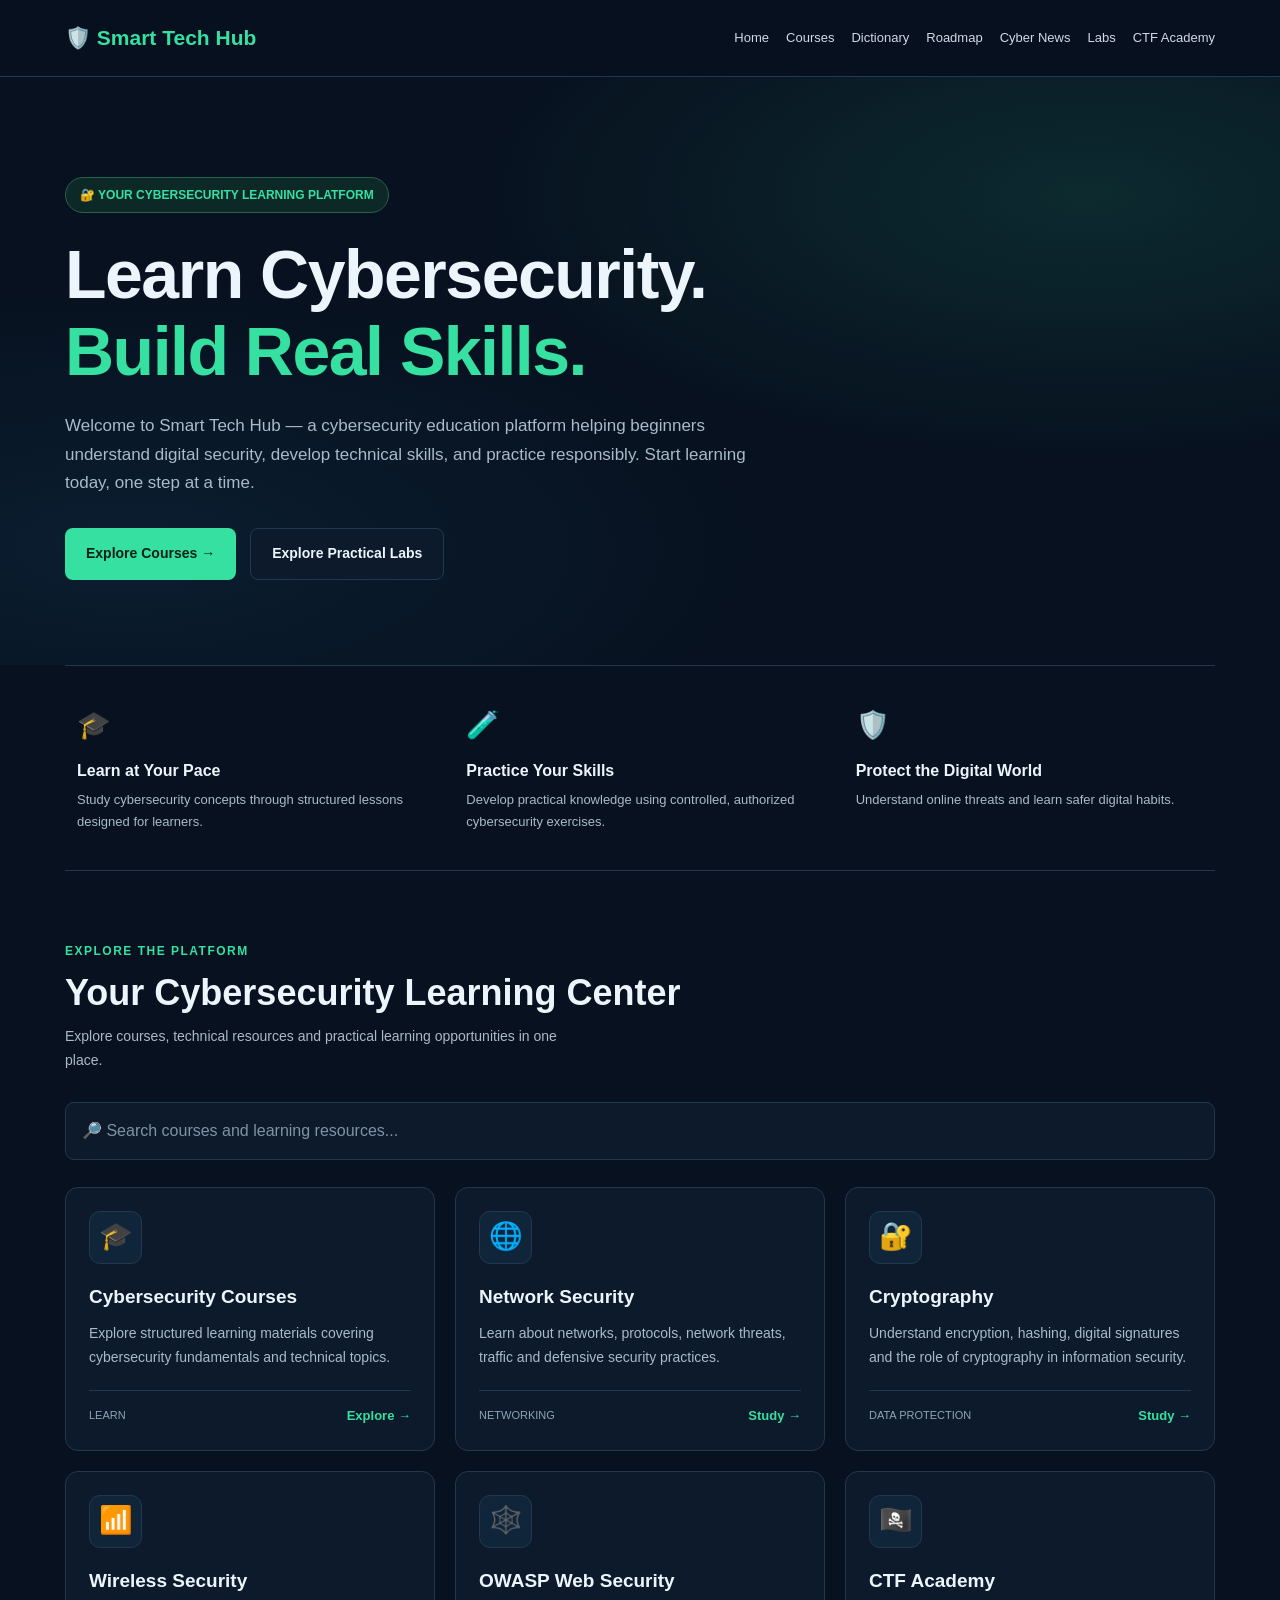
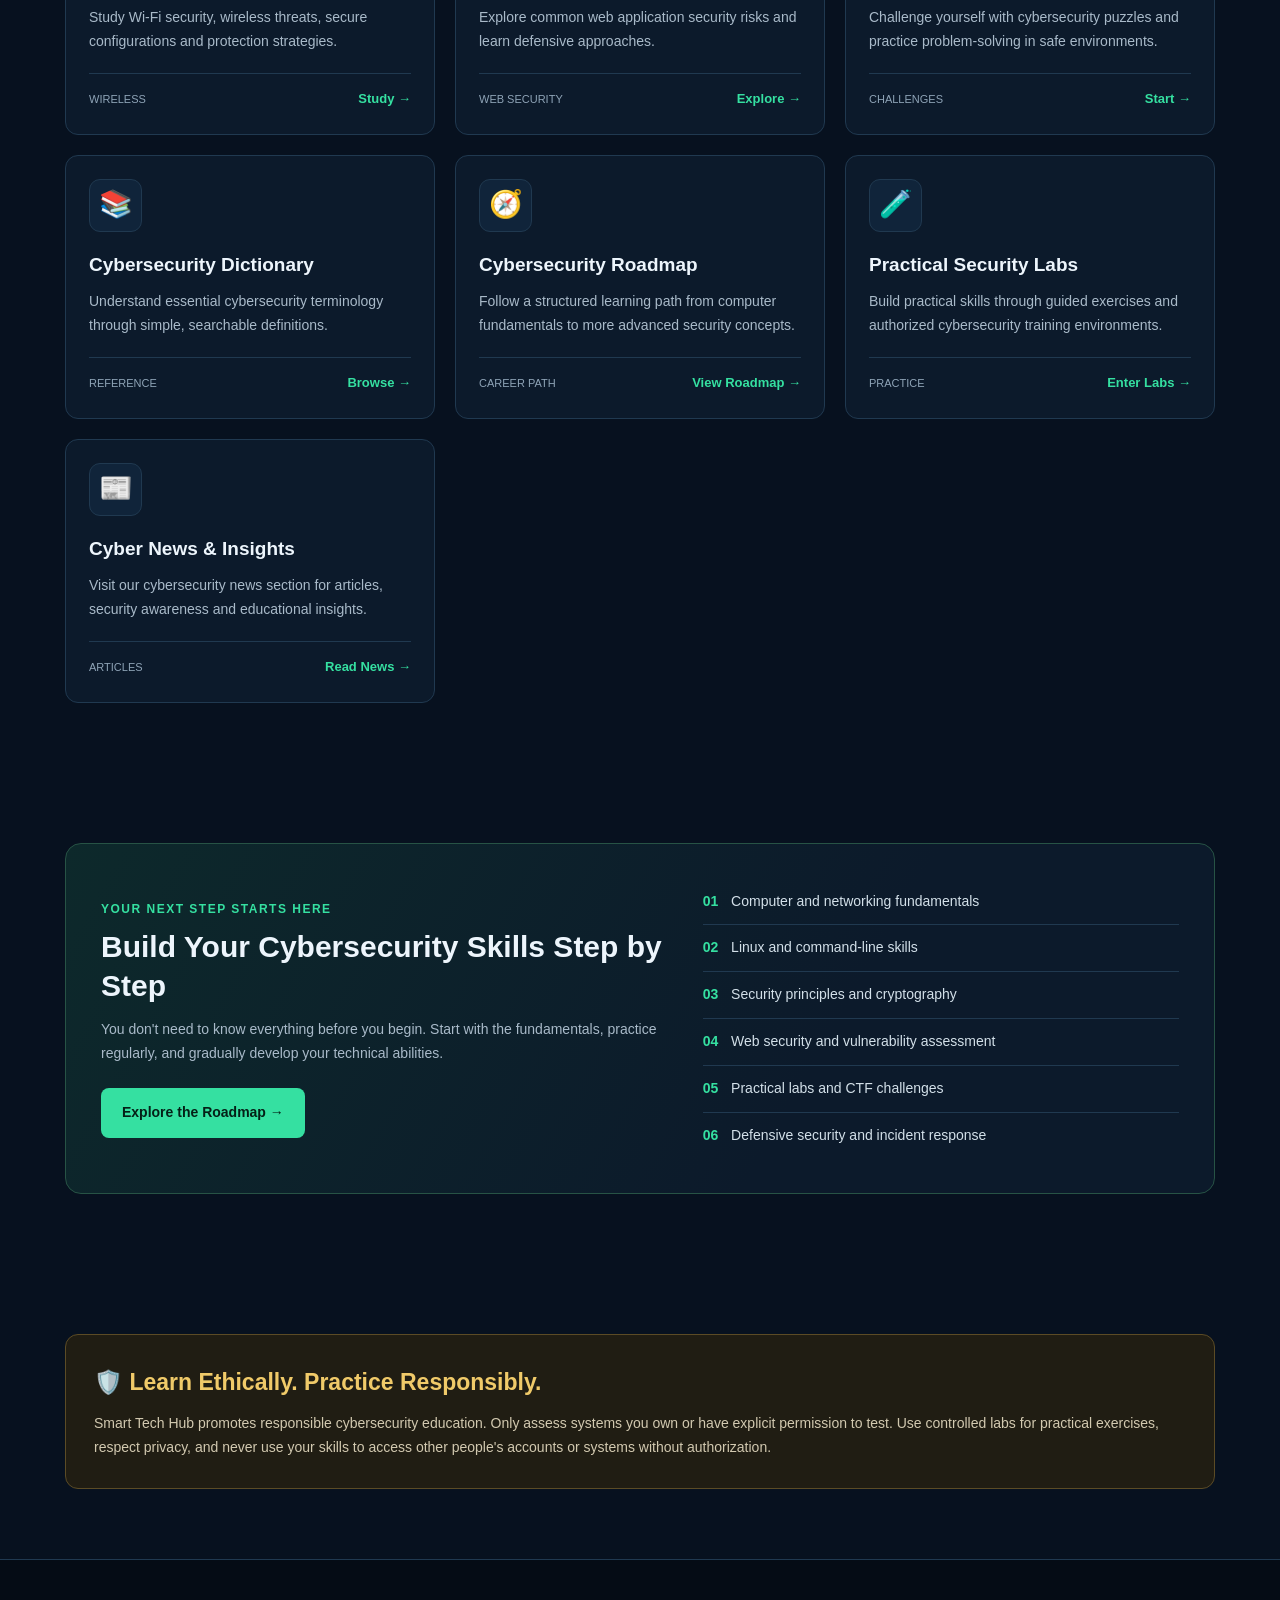
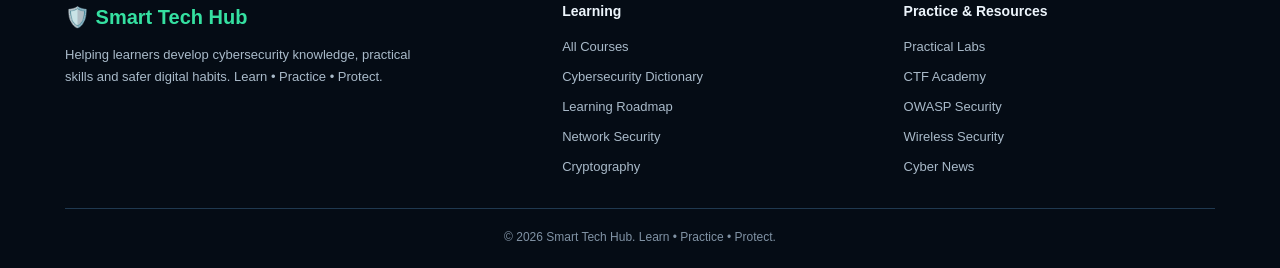
==== index.html @ 075a6af3 "Update fmt.Println message from 'Hello' to 'Goodbye'" ====
<!DOCTYPE html>
<html lang="en">
<head>
  <meta charset="UTF-8">
  <meta name="viewport" content="width=device-width, initial-scale=1.0">

  <title>Smart Tech Hub | Learn Cybersecurity</title>

  <meta name="description"
        content="Learn cybersecurity with Smart Tech Hub. Explore security courses, practical labs, ethical hacking fundamentals, CTF challenges, and online safety guides.">

  <meta name="theme-color" content="#07111f">

  <link rel="canonical"
        href="https://anthonysuah200-hub.github.io/">

  <style>
    :root {
      --background: #07111f;
      --surface: #0c1a2b;
      --surface-light: #10243a;
      --border: #203950;
      --primary: #35e0a1;
      --text: #edf5fc;
      --muted: #a9bac9;
    }

    * {
      box-sizing: border-box;
      margin: 0;
      padding: 0;
    }

    html {
      scroll-behavior: smooth;
      scroll-padding-top: 90px;
    }

    body {
      font-family: Arial, Helvetica, sans-serif;
      background: var(--background);
      color: var(--text);
      line-height: 1.7;
    }

    a {
      text-decoration: none;
      color: inherit;
    }

    button,
    input {
      font: inherit;
    }

    button,
    a {
      -webkit-tap-highlight-color: transparent;
    }

    .container {
      width: min(1150px, 92%);
      margin: auto;
    }

    /* NAVIGATION */

    header {
      background: rgba(7, 17, 31, 0.97);
      border-bottom: 1px solid var(--border);
      position: sticky;
      top: 0;
      z-index: 1000;
    }

    .navbar {
      min-height: 76px;
      display: flex;
      align-items: center;
      justify-content: space-between;
      gap: 20px;
    }

    .brand {
      color: var(--primary);
      font-size: 21px;
      font-weight: 800;
      white-space: nowrap;
    }

    .nav-links {
      display: flex;
      align-items: center;
      justify-content: flex-end;
      flex-wrap: wrap;
      gap: 17px;
    }

    .nav-links a {
      color: #cfdae5;
      font-size: 13px;
      transition: color 0.2s;
    }

    .nav-links a:hover {
      color: var(--primary);
    }

    .menu-button {
      display: none;
      border: 1px solid var(--border);
      background: var(--surface);
      color: var(--primary);
      padding: 8px 12px;
      border-radius: 7px;
      cursor: pointer;
    }

    /* HERO */

    .hero {
      position: relative;
      overflow: hidden;
      padding: 100px 0 85px;
      background:
        radial-gradient(
          ellipse at 85% 20%,
          rgba(53, 224, 161, 0.12),
          transparent 40%
        ),
        radial-gradient(
          ellipse at 10% 80%,
          rgba(31, 101, 143, 0.15),
          transparent 40%
        );
    }

    .hero-content {
      max-width: 820px;
    }

    .badge {
      display: inline-block;
      border: 1px solid #28614e;
      background: #0c2928;
      color: var(--primary);
      border-radius: 50px;
      padding: 7px 14px;
      font-size: 12px;
      font-weight: bold;
      margin-bottom: 23px;
    }

    .hero h1 {
      font-size: clamp(38px, 6vw, 68px);
      line-height: 1.12;
      letter-spacing: -1.5px;
      margin-bottom: 23px;
    }

    .hero h1 span {
      color: var(--primary);
    }

    .hero p {
      color: var(--muted);
      font-size: 17px;
      max-width: 690px;
      margin-bottom: 30px;
    }

    .hero-buttons {
      display: flex;
      gap: 14px;
      flex-wrap: wrap;
    }

    .button {
      display: inline-flex;
      justify-content: center;
      align-items: center;
      padding: 13px 21px;
      border-radius: 8px;
      font-weight: bold;
      font-size: 14px;
      transition: 0.2s;
    }

    .button-primary {
      background: var(--primary);
      color: #052017;
    }

    .button-primary:hover {
      transform: translateY(-2px);
      box-shadow: 0 8px 25px rgba(53, 224, 161, 0.15);
    }

    .button-secondary {
      background: var(--surface);
      border: 1px solid var(--border);
      color: var(--text);
    }

    .button-secondary:hover {
      border-color: var(--primary);
    }

    /* GENERAL SECTIONS */

    section {
      scroll-margin-top: 95px;
    }

    .section {
      padding: 70px 0;
    }

    .section-heading {
      display: flex;
      align-items: flex-end;
      justify-content: space-between;
      gap: 20px;
      margin-bottom: 30px;
    }

    .eyebrow {
      color: var(--primary);
      font-size: 12px;
      font-weight: bold;
      text-transform: uppercase;
      letter-spacing: 1.5px;
      margin-bottom: 8px;
    }

    .section-heading h2 {
      font-size: clamp(27px, 4vw, 36px);
      line-height: 1.25;
    }

    .section-heading p {
      color: var(--muted);
      max-width: 530px;
      margin-top: 10px;
      font-size: 14px;
    }

    .text-link {
      color: var(--primary);
      font-size: 14px;
      font-weight: bold;
      white-space: nowrap;
    }

    /* FEATURE STRIP */

    .feature-strip {
      display: grid;
      grid-template-columns: repeat(3, 1fr);
      gap: 18px;
      padding: 25px 0;
      border-top: 1px solid var(--border);
      border-bottom: 1px solid var(--border);
    }

    .feature {
      padding: 12px;
    }

    .feature-icon {
      font-size: 27px;
      margin-bottom: 8px;
    }

    .feature h3 {
      font-size: 16px;
      margin-bottom: 5px;
    }

    .feature p {
      color: var(--muted);
      font-size: 13px;
    }

    /* SEARCH */

    .search-box {
      display: flex;
      gap: 10px;
      margin-bottom: 27px;
    }

    .search-box input {
      width: 100%;
      min-width: 0;
      padding: 14px 16px;
      background: var(--surface);
      color: white;
      border: 1px solid var(--border);
      border-radius: 9px;
      outline: none;
    }

    .search-box input:focus {
      border-color: var(--primary);
    }

    .search-box input::placeholder {
      color: #8093a5;
    }

    .search-status {
      color: var(--muted);
      font-size: 13px;
      margin-bottom: 15px;
    }

    /* COURSE CARDS */

    .grid {
      display: grid;
      grid-template-columns: repeat(3, minmax(0, 1fr));
      gap: 20px;
    }

    .card {
      display: flex;
      flex-direction: column;
      background: var(--surface);
      border: 1px solid var(--border);
      border-radius: 13px;
      padding: 23px;
      min-width: 0;
      transition: transform 0.2s, border-color 0.2s;
    }

    .card:hover {
      transform: translateY(-4px);
      border-color: var(--primary);
    }

    .card-icon {
      width: 53px;
      height: 53px;
      display: grid;
      place-items: center;
      background: var(--surface-light);
      border: 1px solid var(--border);
      border-radius: 11px;
      font-size: 27px;
      margin-bottom: 17px;
    }

    .card h3 {
      font-size: 19px;
      margin-bottom: 9px;
    }

    .card p {
      color: var(--muted);
      font-size: 14px;
      margin-bottom: 20px;
      flex: 1;
    }

    .card-footer {
      display: flex;
      align-items: center;
      justify-content: space-between;
      gap: 10px;
      padding-top: 14px;
      border-top: 1px solid var(--border);
    }

    .card-label {
      color: #8fa4b7;
      font-size: 11px;
    }

    .card-link {
      color: var(--primary);
      font-weight: bold;
      font-size: 13px;
    }

    .coming-soon {
      color: #e9c66e;
      border-color: #5b4b25;
    }

    /* LEARNING PATH */

    .roadmap-panel {
      background:
        linear-gradient(120deg, #0d292b, #0c1a2b 65%);
      border: 1px solid #275345;
      border-radius: 16px;
      padding: 35px;
      display: grid;
      grid-template-columns: 1.2fr 1fr;
      gap: 30px;
      align-items: center;
    }

    .roadmap-panel h2 {
      font-size: 30px;
      line-height: 1.3;
      margin-bottom: 13px;
    }

    .roadmap-panel p {
      color: var(--muted);
      font-size: 14px;
      margin-bottom: 22px;
    }

    .roadmap-list {
      list-style: none;
    }

    .roadmap-list li {
      padding: 11px 0;
      border-bottom: 1px solid var(--border);
      color: #d3e0e9;
      font-size: 14px;
    }

    .roadmap-list li:last-child {
      border-bottom: none;
    }

    .roadmap-list span {
      color: var(--primary);
      font-weight: bold;
      margin-right: 9px;
    }

    /* SAFETY */

    .safety-box {
      padding: 28px;
      border: 1px solid #5b4b25;
      background: #201d13;
      border-radius: 13px;
    }

    .safety-box h2 {
      color: #f0ca69;
      font-size: 23px;
      margin-bottom: 10px;
    }

    .safety-box p {
      color: #d2c9b0;
      font-size: 14px;
    }

    /* FOOTER */

    footer {
      border-top: 1px solid var(--border);
      background: #050c15;
      padding: 40px 0 20px;
    }

    .footer-grid {
      display: grid;
      grid-template-columns: 1.5fr 1fr 1fr;
      gap: 30px;
      margin-bottom: 30px;
    }

    .footer-brand {
      color: var(--primary);
      font-size: 20px;
      font-weight: bold;
      margin-bottom: 10px;
    }

    .footer-description {
      color: var(--muted);
      max-width: 370px;
      font-size: 13px;
    }

    footer h3 {
      font-size: 14px;
      margin-bottom: 12px;
    }

    .footer-links {
      display: grid;
      gap: 8px;
    }

    .footer-links a {
      color: var(--muted);
      font-size: 13px;
    }

    .footer-links a:hover {
      color: var(--primary);
    }

    .copyright {
      border-top: 1px solid var(--border);
      padding-top: 18px;
      color: #8193a5;
      text-align: center;
      font-size: 12px;
    }

    .empty-state {
      display: none;
      color: var(--muted);
      padding: 30px;
      text-align: center;
      border: 1px dashed var(--border);
      border-radius: 10px;
    }

    /* MOBILE */

    @media (max-width: 950px) {
      .navbar {
        flex-wrap: wrap;
        padding: 16px 0;
      }

      .menu-button {
        display: block;
      }

      .nav-links {
        display: none;
        width: 100%;
        justify-content: flex-start;
        padding: 10px 0;
      }

      .nav-links.open {
        display: flex;
      }

      .grid {
        grid-template-columns: repeat(2, minmax(0, 1fr));
      }
    }

    @media (max-width: 650px) {
      .hero {
        padding: 65px 0;
      }

      .hero h1 {
        letter-spacing: -0.7px;
      }

      .hero p {
        font-size: 15px;
      }

      .feature-strip {
        grid-template-columns: 1fr;
        gap: 5px;
      }

      .grid {
        grid-template-columns: 1fr;
      }

      .section {
        padding: 50px 0;
      }

      .section-heading {
        align-items: flex-start;
        flex-direction: column;
      }

      .roadmap-panel {
        grid-template-columns: 1fr;
        padding: 24px;
      }

      .roadmap-panel h2 {
        font-size: 25px;
      }

      .footer-grid {
        grid-template-columns: 1fr;
        gap: 25px;
      }

      .hero-buttons .button {
        width: 100%;
      }
    }

    @media (prefers-reduced-motion: reduce) {
      html {
        scroll-behavior: auto;
      }

      *,
      *::before,
      *::after {
        transition-duration: 0.01ms !important;
      }
    }
  </style>
</head>

<body>

<header>
  <div class="container navbar">

    <a class="brand" href="index.html">
      🛡️ Smart Tech Hub
    </a>

    <button
      class="menu-button"
      id="menuButton"
      type="button"
      aria-expanded="false"
      aria-controls="navLinks">
      ☰ Menu
    </button>

    <nav class="nav-links" id="navLinks" aria-label="Main navigation">
      <a href="index.html">Home</a>
      <a href="courses.html">Courses</a>
      <a href="dictionary.html">Dictionary</a>
      <a href="roadmap.html">Roadmap</a>
      <a href="news.html">Cyber News</a>
      <a href="labs.html">Labs</a>
      <a href="ctf.html">CTF Academy</a>
    </nav>

  </div>
</header>

<main>

  <!-- HERO SECTION -->

  <section class="hero">
    <div class="container">

      <div class="hero-content">

        <span class="badge">
          🔐 YOUR CYBERSECURITY LEARNING PLATFORM
        </span>

        <h1>
          Learn Cybersecurity.<br>
          <span>Build Real Skills.</span>
        </h1>

        <p>
          Welcome to Smart Tech Hub — a cybersecurity education
          platform helping beginners understand digital security,
          develop technical skills, and practice responsibly.
          Start learning today, one step at a time.
        </p>

        <div class="hero-buttons">
          <a href="courses.html" class="button button-primary">
            Explore Courses →
          </a>

          <a href="labs.html" class="button button-secondary">
            Explore Practical Labs
          </a>
        </div>

      </div>

    </div>
  </section>

  <!-- PLATFORM BENEFITS -->

  <section>
    <div class="container">

      <div class="feature-strip">

        <article class="feature">
          <div class="feature-icon">🎓</div>
          <h3>Learn at Your Pace</h3>
          <p>
            Study cybersecurity concepts through structured
            lessons designed for learners.
          </p>
        </article>

        <article class="feature">
          <div class="feature-icon">🧪</div>
          <h3>Practice Your Skills</h3>
          <p>
            Develop practical knowledge using controlled,
            authorized cybersecurity exercises.
          </p>
        </article>

        <article class="feature">
          <div class="feature-icon">🛡️</div>
          <h3>Protect the Digital World</h3>
          <p>
            Understand online threats and learn safer
            digital habits.
          </p>
        </article>

      </div>

    </div>
  </section>

  <!-- LEARNING RESOURCES -->

  <section class="section" id="resources">
    <div class="container">

      <div class="section-heading">
        <div>
          <div class="eyebrow">Explore the platform</div>
          <h2>Your Cybersecurity Learning Center</h2>
          <p>
            Explore courses, technical resources and practical
            learning opportunities in one place.
          </p>
        </div>
      </div>

      <div class="search-box">
        <input
          type="search"
          id="resourceSearch"
          placeholder="🔎 Search courses and learning resources..."
          aria-label="Search learning resources">
      </div>

      <p class="search-status" id="searchStatus" aria-live="polite"></p>

      <div class="grid" id="resourceGrid">

        <article class="card" data-search="courses cybersecurity foundations lessons beginner">
          <div class="card-icon">🎓</div>
          <h3>Cybersecurity Courses</h3>
          <p>
            Explore structured learning materials covering
            cybersecurity fundamentals and technical topics.
          </p>
          <div class="card-footer">
            <span class="card-label">LEARN</span>
            <a href="courses.html" class="card-link">Explore →</a>
          </div>
        </article>

        <article class="card" data-search="network security networking tcp ip dns ports">
          <div class="card-icon">🌐</div>
          <h3>Network Security</h3>
          <p>
            Learn about networks, protocols, network threats,
            traffic and defensive security practices.
          </p>
          <div class="card-footer">
            <span class="card-label">NETWORKING</span>
            <a href="network-security.html" class="card-link">Study →</a>
          </div>
        </article>

        <article class="card" data-search="cryptography encryption decryption keys privacy">
          <div class="card-icon">🔐</div>
          <h3>Cryptography</h3>
          <p>
            Understand encryption, hashing, digital signatures
            and the role of cryptography in information security.
          </p>
          <div class="card-footer">
            <span class="card-label">DATA PROTECTION</span>
            <a href="cryptography.html" class="card-link">Study →</a>
          </div>
        </article>

        <article class="card" data-search="wireless wifi router wpa2 wpa3 wireless security">
          <div class="card-icon">📶</div>
          <h3>Wireless Security</h3>
          <p>
            Study Wi-Fi security, wireless threats, secure
            configurations and protection strategies.
          </p>
          <div class="card-footer">
            <span class="card-label">WIRELESS</span>
            <a href="wireless-security.html" class="card-link">Study →</a>
          </div>
        </article>

        <article class="card" data-search="owasp web security vulnerabilities applications">
          <div class="card-icon">🕸️</div>
          <h3>OWASP Web Security</h3>
          <p>
            Explore common web application security risks
            and learn defensive approaches.
          </p>
          <div class="card-footer">
            <span class="card-label">WEB SECURITY</span>
            <a href="owasp.html" class="card-link">Explore →</a>
          </div>
        </article>

        <article class="card" data-search="capture the flag ctf flags challenges problem solving">
          <div class="card-icon">🏴‍☠️</div>
          <h3>CTF Academy</h3>
          <p>
            Challenge yourself with cybersecurity puzzles
            and practice problem-solving in safe environments.
          </p>
          <div class="card-footer">
            <span class="card-label">CHALLENGES</span>
            <a href="ctf.html" class="card-link">Start →</a>
          </div>
        </article>

        <article class="card" data-search="cybersecurity dictionary definitions terminology glossary">
          <div class="card-icon">📚</div>
          <h3>Cybersecurity Dictionary</h3>
          <p>
            Understand essential cybersecurity terminology
            through simple, searchable definitions.
          </p>
          <div class="card-footer">
            <span class="card-label">REFERENCE</span>
            <a href="dictionary.html" class="card-link">Browse →</a>
          </div>
        </article>

        <article class="card" data-search="cybersecurity roadmap career linux python networking learning path">
          <div class="card-icon">🧭</div>
          <h3>Cybersecurity Roadmap</h3>
          <p>
            Follow a structured learning path from computer
            fundamentals to more advanced security concepts.
          </p>
          <div class="card-footer">
            <span class="card-label">CAREER PATH</span>
            <a href="roadmap.html" class="card-link">View Roadmap →</a>
          </div>
        </article>

        <article class="card" data-search="practical labs ethical hacking linux security exercises">
          <div class="card-icon">🧪</div>
          <h3>Practical Security Labs</h3>
          <p>
            Build practical skills through guided exercises
            and authorized cybersecurity training environments.
          </p>
          <div class="card-footer">
            <span class="card-label">PRACTICE</span>
            <a href="labs.html" class="card-link">Enter Labs →</a>
          </div>
        </article>

        <article class="card" data-search="cyber news security alerts technology updates online threats">
          <div class="card-icon">📰</div>
          <h3>Cyber News & Insights</h3>
          <p>
            Visit our cybersecurity news section for articles,
            security awareness and educational insights.
          </p>
          <div class="card-footer">
            <span class="card-label">ARTICLES</span>
            <a href="news.html" class="card-link">Read News →</a>
          </div>
        </article>

      </div>

      <div class="empty-state" id="emptyState">
        No matching resources found. Try another search.
      </div>

    </div>
  </section>

  <!-- ROADMAP SECTION -->

  <section class="section">
    <div class="container">

      <div class="roadmap-panel">

        <div>
          <div class="eyebrow">Your next step starts here</div>

          <h2>Build Your Cybersecurity Skills Step by Step</h2>

          <p>
            You don't need to know everything before you begin.
            Start with the fundamentals, practice regularly,
            and gradually develop your technical abilities.
          </p>

          <a href="roadmap.html" class="button button-primary">
            Explore the Roadmap →
          </a>
        </div>

        <ul class="roadmap-list">
          <li><span>01</span> Computer and networking fundamentals</li>
          <li><span>02</span> Linux and command-line skills</li>
          <li><span>03</span> Security principles and cryptography</li>
          <li><span>04</span> Web security and vulnerability assessment</li>
          <li><span>05</span> Practical labs and CTF challenges</li>
          <li><span>06</span> Defensive security and incident response</li>
        </ul>

      </div>

    </div>
  </section>

  <!-- SAFETY SECTION -->

  <section class="section">
    <div class="container">

      <div class="safety-box">
        <h2>🛡️ Learn Ethically. Practice Responsibly.</h2>

        <p>
          Smart Tech Hub promotes responsible cybersecurity
          education. Only assess systems you own or have explicit
          permission to test. Use controlled labs for practical
          exercises, respect privacy, and never use your skills
          to access other people's accounts or systems without
          authorization.
        </p>
      </div>

    </div>
  </section>

</main>

<!-- FOOTER -->

<footer>
  <div class="container">

    <div class="footer-grid">

      <div>
        <div class="footer-brand">🛡️ Smart Tech Hub</div>

        <p class="footer-description">
          Helping learners develop cybersecurity knowledge,
          practical skills and safer digital habits.
          Learn • Practice • Protect.
        </p>
      </div>

      <div>
        <h3>Learning</h3>

        <div class="footer-links">
          <a href="courses.html">All Courses</a>
          <a href="dictionary.html">Cybersecurity Dictionary</a>
          <a href="roadmap.html">Learning Roadmap</a>
          <a href="network-security.html">Network Security</a>
          <a href="cryptography.html">Cryptography</a>
        </div>
      </div>

      <div>
        <h3>Practice & Resources</h3>

        <div class="footer-links">
          <a href="labs.html">Practical Labs</a>
          <a href="ctf.html">CTF Academy</a>
          <a href="owasp.html">OWASP Security</a>
          <a href="wireless-security.html">Wireless Security</a>
          <a href="news.html">Cyber News</a>
        </div>
      </div>

    </div>

    <div class="copyright">
      © <span id="year"></span> Smart Tech Hub.
      Learn • Practice • Protect.
    </div>

  </div>
</footer>

<script>
  // Mobile navigation
  const menuButton = document.getElementById("menuButton");
  const navLinks = document.getElementById("navLinks");

  menuButton.addEventListener("click", function () {
    const isOpen = navLinks.classList.toggle("open");

    menuButton.setAttribute("aria-expanded", String(isOpen));
    menuButton.textContent = isOpen ? "✕ Close" : "☰ Menu";
  });

  // Close mobile navigation after selecting a link
  navLinks.querySelectorAll("a").forEach(function (link) {
    link.addEventListener("click", function () {
      navLinks.classList.remove("open");
      menuButton.setAttribute("aria-expanded", "false");
      menuButton.textContent = "☰ Menu";
    });
  });

  // Search learning resources
  const resourceSearch = document.getElementById("resourceSearch");
  const resourceCards = document.querySelectorAll("#resourceGrid .card");
  const emptyState = document.getElementById("emptyState");
  const searchStatus = document.getElementById("searchStatus");

  function searchResources() {
    const query = resourceSearch.value.toLowerCase().trim();
    let visibleCount = 0;

    resourceCards.forEach(function (card) {
      const searchableText =
        (card.innerText + " " + card.dataset.search).toLowerCase();

      const matches = searchableText.includes(query);

      card.style.display = matches ? "flex" : "none";

      if (matches) {
        visibleCount++;
      }
    });

    emptyState.style.display = visibleCount === 0 ? "block" : "none";

    searchStatus.textContent = query
      ? visibleCount + " resource(s) found"
      : "";
  }

  resourceSearch.addEventListener("input", searchResources);

  // Automatically display the current year
  document.getElementById("year").textContent =
    new Date().getFullYear();
</script>

</body>
</html>
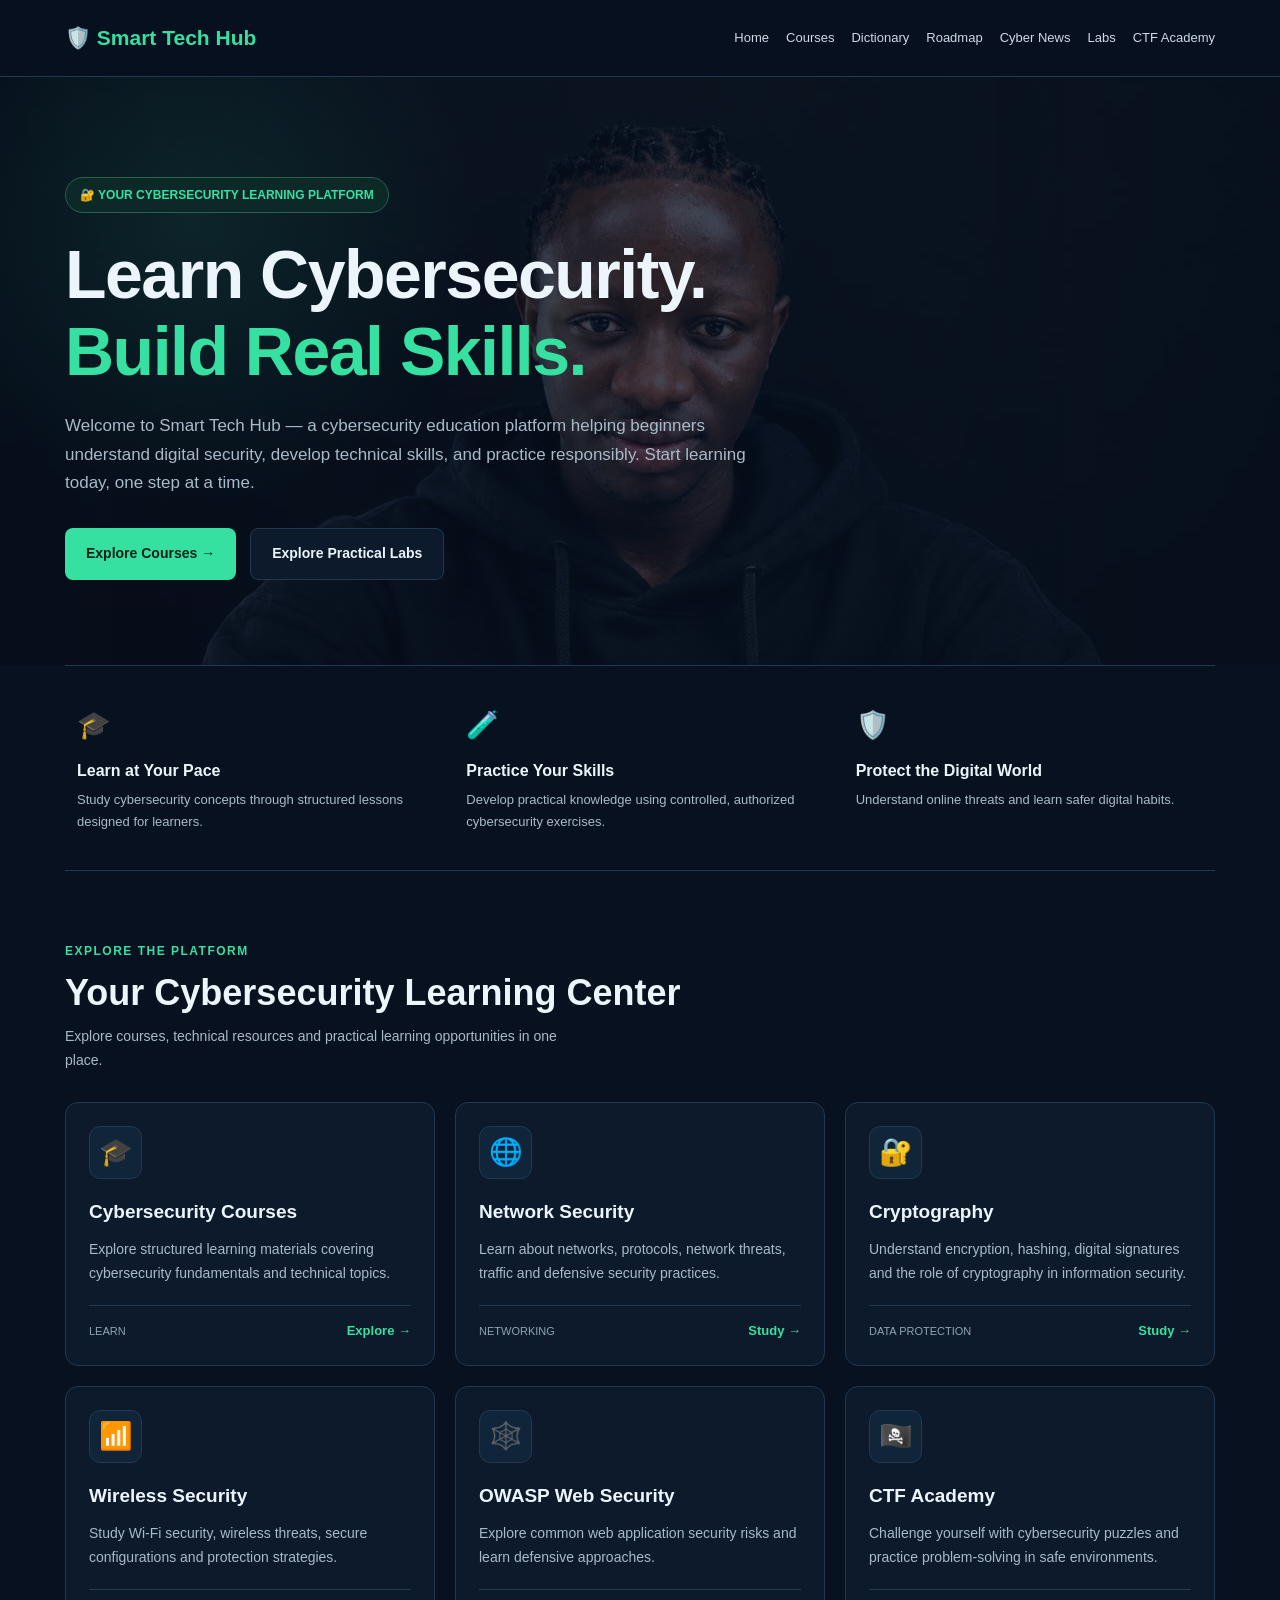
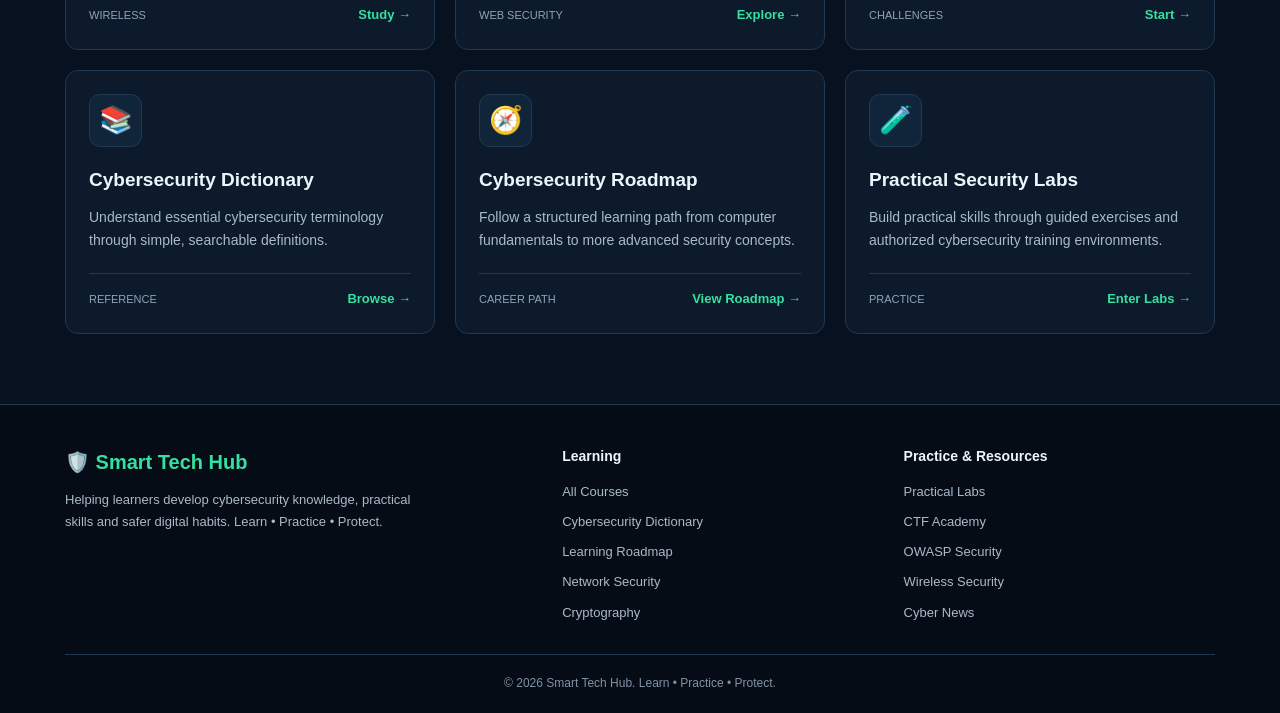
==== commit 97ccfee5: "Update the home page hero section to use the uploaded hero background image from the repo." ====
--- a/index.html
+++ b/index.html
@@ -3,17 +3,10 @@
 <head>
   <meta charset="UTF-8">
   <meta name="viewport" content="width=device-width, initial-scale=1.0">
-
   <title>Smart Tech Hub | Learn Cybersecurity</title>
-
-  <meta name="description"
-        content="Learn cybersecurity with Smart Tech Hub. Explore security courses, practical labs, ethical hacking fundamentals, CTF challenges, and online safety guides.">
-
+  <meta name="description" content="Learn cybersecurity with Smart Tech Hub. Explore security courses, practical labs, ethical hacking fundamentals, CTF challenges, and online safety guides.">
   <meta name="theme-color" content="#07111f">
-
-  <link rel="canonical"
-        href="https://anthonysuah200-hub.github.io/">
-
+  <link rel="canonical" href="https://anthonysuah200-hub.github.io/">
   <style>
     :root {
       --background: #07111f;
@@ -25,45 +18,18 @@
       --muted: #a9bac9;
     }
 
-    * {
-      box-sizing: border-box;
-      margin: 0;
-      padding: 0;
-    }
-
-    html {
-      scroll-behavior: smooth;
-      scroll-padding-top: 90px;
-    }
-
+    * { box-sizing: border-box; margin: 0; padding: 0; }
+    html { scroll-behavior: smooth; scroll-padding-top: 90px; }
     body {
       font-family: Arial, Helvetica, sans-serif;
       background: var(--background);
       color: var(--text);
       line-height: 1.7;
     }
-
-    a {
-      text-decoration: none;
-      color: inherit;
-    }
-
-    button,
-    input {
-      font: inherit;
-    }
-
-    button,
-    a {
-      -webkit-tap-highlight-color: transparent;
-    }
-
-    .container {
-      width: min(1150px, 92%);
-      margin: auto;
-    }
-
-    /* NAVIGATION */
+    a { text-decoration: none; color: inherit; }
+    button, input { font: inherit; }
+    button, a { -webkit-tap-highlight-color: transparent; }
+    .container { width: min(1150px, 92%); margin: auto; }
 
     header {
       background: rgba(7, 17, 31, 0.97);
@@ -102,9 +68,7 @@
       transition: color 0.2s;
     }
 
-    .nav-links a:hover {
-      color: var(--primary);
-    }
+    .nav-links a:hover { color: var(--primary); }
 
     .menu-button {
       display: none;
@@ -116,26 +80,26 @@
       cursor: pointer;
     }
 
-    /* HERO */
-
     .hero {
       position: relative;
       overflow: hidden;
       padding: 100px 0 85px;
       background:
-        radial-gradient(
-          ellipse at 85% 20%,
-          rgba(53, 224, 161, 0.12),
-          transparent 40%
-        ),
-        radial-gradient(
-          ellipse at 10% 80%,
-          rgba(31, 101, 143, 0.15),
-          transparent 40%
-        );
+        linear-gradient(90deg, rgba(7,17,31,0.82) 0%, rgba(7,17,31,0.72) 35%, rgba(7,17,31,0.82) 100%),
+        url("hero-background.jpg.") center center / cover no-repeat;
+    }
+
+    .hero::after {
+      content: "";
+      position: absolute;
+      inset: 0;
+      background: radial-gradient(circle at 15% 25%, rgba(53,224,161,0.10), transparent 24%);
+      pointer-events: none;
     }
 
     .hero-content {
+      position: relative;
+      z-index: 1;
       max-width: 820px;
     }
 
@@ -158,9 +122,7 @@
       margin-bottom: 23px;
     }
 
-    .hero h1 span {
-      color: var(--primary);
-    }
+    .hero h1 span { color: var(--primary); }
 
     .hero p {
       color: var(--muted);
@@ -202,20 +164,10 @@
       color: var(--text);
     }
 
-    .button-secondary:hover {
-      border-color: var(--primary);
-    }
-
-    /* GENERAL SECTIONS */
-
-    section {
-      scroll-margin-top: 95px;
-    }
-
-    .section {
-      padding: 70px 0;
-    }
-
+    .button-secondary:hover { border-color: var(--primary); }
+
+    section { scroll-margin-top: 95px; }
+    .section { padding: 70px 0; }
     .section-heading {
       display: flex;
       align-items: flex-end;
@@ -223,7 +175,6 @@
       gap: 20px;
       margin-bottom: 30px;
     }
-
     .eyebrow {
       color: var(--primary);
       font-size: 12px;
@@ -232,27 +183,16 @@
       letter-spacing: 1.5px;
       margin-bottom: 8px;
     }
-
     .section-heading h2 {
       font-size: clamp(27px, 4vw, 36px);
       line-height: 1.25;
     }
-
     .section-heading p {
       color: var(--muted);
       max-width: 530px;
       margin-top: 10px;
       font-size: 14px;
     }
-
-    .text-link {
-      color: var(--primary);
-      font-size: 14px;
-      font-weight: bold;
-      white-space: nowrap;
-    }
-
-    /* FEATURE STRIP */
 
     .feature-strip {
       display: grid;
@@ -263,59 +203,10 @@
       border-bottom: 1px solid var(--border);
     }
 
-    .feature {
-      padding: 12px;
-    }
-
-    .feature-icon {
-      font-size: 27px;
-      margin-bottom: 8px;
-    }
-
-    .feature h3 {
-      font-size: 16px;
-      margin-bottom: 5px;
-    }
-
-    .feature p {
-      color: var(--muted);
-      font-size: 13px;
-    }
-
-    /* SEARCH */
-
-    .search-box {
-      display: flex;
-      gap: 10px;
-      margin-bottom: 27px;
-    }
-
-    .search-box input {
-      width: 100%;
-      min-width: 0;
-      padding: 14px 16px;
-      background: var(--surface);
-      color: white;
-      border: 1px solid var(--border);
-      border-radius: 9px;
-      outline: none;
-    }
-
-    .search-box input:focus {
-      border-color: var(--primary);
-    }
-
-    .search-box input::placeholder {
-      color: #8093a5;
-    }
-
-    .search-status {
-      color: var(--muted);
-      font-size: 13px;
-      margin-bottom: 15px;
-    }
-
-    /* COURSE CARDS */
+    .feature { padding: 12px; }
+    .feature-icon { font-size: 27px; margin-bottom: 8px; }
+    .feature h3 { font-size: 16px; margin-bottom: 5px; }
+    .feature p { color: var(--muted); font-size: 13px; }
 
     .grid {
       display: grid;
@@ -351,11 +242,7 @@
       margin-bottom: 17px;
     }
 
-    .card h3 {
-      font-size: 19px;
-      margin-bottom: 9px;
-    }
-
+    .card h3 { font-size: 19px; margin-bottom: 9px; }
     .card p {
       color: var(--muted);
       font-size: 14px;
@@ -372,96 +259,8 @@
       border-top: 1px solid var(--border);
     }
 
-    .card-label {
-      color: #8fa4b7;
-      font-size: 11px;
-    }
-
-    .card-link {
-      color: var(--primary);
-      font-weight: bold;
-      font-size: 13px;
-    }
-
-    .coming-soon {
-      color: #e9c66e;
-      border-color: #5b4b25;
-    }
-
-    /* LEARNING PATH */
-
-    .roadmap-panel {
-      background:
-        linear-gradient(120deg, #0d292b, #0c1a2b 65%);
-      border: 1px solid #275345;
-      border-radius: 16px;
-      padding: 35px;
-      display: grid;
-      grid-template-columns: 1.2fr 1fr;
-      gap: 30px;
-      align-items: center;
-    }
-
-    .roadmap-panel h2 {
-      font-size: 30px;
-      line-height: 1.3;
-      margin-bottom: 13px;
-    }
-
-    .roadmap-panel p {
-      color: var(--muted);
-      font-size: 14px;
-      margin-bottom: 22px;
-    }
-
-    .roadmap-list {
-      list-style: none;
-    }
-
-    .roadmap-list li {
-      padding: 11px 0;
-      border-bottom: 1px solid var(--border);
-      color: #d3e0e9;
-      font-size: 14px;
-    }
-
-    .roadmap-list li:last-child {
-      border-bottom: none;
-    }
-
-    .roadmap-list span {
-      color: var(--primary);
-      font-weight: bold;
-      margin-right: 9px;
-    }
-
-    /* SAFETY */
-
-    .safety-box {
-      padding: 28px;
-      border: 1px solid #5b4b25;
-      background: #201d13;
-      border-radius: 13px;
-    }
-
-    .safety-box h2 {
-      color: #f0ca69;
-      font-size: 23px;
-      margin-bottom: 10px;
-    }
-
-    .safety-box p {
-      color: #d2c9b0;
-      font-size: 14px;
-    }
-
-    /* FOOTER */
-
-    footer {
-      border-top: 1px solid var(--border);
-      background: #050c15;
-      padding: 40px 0 20px;
-    }
+    .card-label { color: #8fa4b7; font-size: 11px; }
+    .card-link { color: var(--primary); font-weight: bold; font-size: 13px; }
 
     .footer-grid {
       display: grid;
@@ -470,6 +269,12 @@
       margin-bottom: 30px;
     }
 
+    footer {
+      border-top: 1px solid var(--border);
+      background: #050c15;
+      padding: 40px 0 20px;
+    }
+
     .footer-brand {
       color: var(--primary);
       font-size: 20px;
@@ -483,24 +288,10 @@
       font-size: 13px;
     }
 
-    footer h3 {
-      font-size: 14px;
-      margin-bottom: 12px;
-    }
-
-    .footer-links {
-      display: grid;
-      gap: 8px;
-    }
-
-    .footer-links a {
-      color: var(--muted);
-      font-size: 13px;
-    }
-
-    .footer-links a:hover {
-      color: var(--primary);
-    }
+    footer h3 { font-size: 14px; margin-bottom: 12px; }
+    .footer-links { display: grid; gap: 8px; }
+    .footer-links a { color: var(--muted); font-size: 13px; }
+    .footer-links a:hover { color: var(--primary); }
 
     .copyright {
       border-top: 1px solid var(--border);
@@ -510,552 +301,244 @@
       font-size: 12px;
     }
 
-    .empty-state {
-      display: none;
-      color: var(--muted);
-      padding: 30px;
-      text-align: center;
-      border: 1px dashed var(--border);
-      border-radius: 10px;
-    }
-
-    /* MOBILE */
-
     @media (max-width: 950px) {
-      .navbar {
-        flex-wrap: wrap;
-        padding: 16px 0;
-      }
-
-      .menu-button {
-        display: block;
-      }
-
+      .navbar { flex-wrap: wrap; padding: 16px 0; }
+      .menu-button { display: block; }
       .nav-links {
         display: none;
         width: 100%;
         justify-content: flex-start;
         padding: 10px 0;
       }
-
-      .nav-links.open {
-        display: flex;
-      }
-
-      .grid {
-        grid-template-columns: repeat(2, minmax(0, 1fr));
-      }
+      .nav-links.open { display: flex; }
+      .grid { grid-template-columns: repeat(2, minmax(0, 1fr)); }
     }
 
     @media (max-width: 650px) {
-      .hero {
-        padding: 65px 0;
-      }
-
-      .hero h1 {
-        letter-spacing: -0.7px;
-      }
-
-      .hero p {
-        font-size: 15px;
-      }
-
-      .feature-strip {
-        grid-template-columns: 1fr;
-        gap: 5px;
-      }
-
-      .grid {
-        grid-template-columns: 1fr;
-      }
-
-      .section {
-        padding: 50px 0;
-      }
-
-      .section-heading {
-        align-items: flex-start;
-        flex-direction: column;
-      }
-
-      .roadmap-panel {
-        grid-template-columns: 1fr;
-        padding: 24px;
-      }
-
-      .roadmap-panel h2 {
-        font-size: 25px;
-      }
-
-      .footer-grid {
-        grid-template-columns: 1fr;
-        gap: 25px;
-      }
-
-      .hero-buttons .button {
-        width: 100%;
-      }
-    }
-
-    @media (prefers-reduced-motion: reduce) {
-      html {
-        scroll-behavior: auto;
-      }
-
-      *,
-      *::before,
-      *::after {
-        transition-duration: 0.01ms !important;
-      }
+      .hero { padding: 65px 0; }
+      .hero h1 { letter-spacing: -0.7px; }
+      .hero p { font-size: 15px; }
+      .feature-strip { grid-template-columns: 1fr; gap: 5px; }
+      .grid { grid-template-columns: 1fr; }
+      .section { padding: 50px 0; }
+      .section-heading { align-items: flex-start; flex-direction: column; }
+      .footer-grid { grid-template-columns: 1fr; gap: 25px; }
+      .hero-buttons .button { width: 100%; }
     }
   </style>
 </head>
-
 <body>
-
-<header>
-  <div class="container navbar">
-
-    <a class="brand" href="index.html">
-      🛡️ Smart Tech Hub
-    </a>
-
-    <button
-      class="menu-button"
-      id="menuButton"
-      type="button"
-      aria-expanded="false"
-      aria-controls="navLinks">
-      ☰ Menu
-    </button>
-
-    <nav class="nav-links" id="navLinks" aria-label="Main navigation">
-      <a href="index.html">Home</a>
-      <a href="courses.html">Courses</a>
-      <a href="dictionary.html">Dictionary</a>
-      <a href="roadmap.html">Roadmap</a>
-      <a href="news.html">Cyber News</a>
-      <a href="labs.html">Labs</a>
-      <a href="ctf.html">CTF Academy</a>
-    </nav>
-
-  </div>
-</header>
-
-<main>
-
-  <!-- HERO SECTION -->
-
-  <section class="hero">
+  <header>
+    <div class="container navbar">
+      <a class="brand" href="index.html">🛡️ Smart Tech Hub</a>
+      <button class="menu-button" id="menuButton" type="button" aria-expanded="false" aria-controls="navLinks">☰ Menu</button>
+      <nav class="nav-links" id="navLinks" aria-label="Main navigation">
+        <a href="index.html">Home</a>
+        <a href="courses.html">Courses</a>
+        <a href="dictionary.html">Dictionary</a>
+        <a href="roadmap.html">Roadmap</a>
+        <a href="news.html">Cyber News</a>
+        <a href="labs.html">Labs</a>
+        <a href="ctf.html">CTF Academy</a>
+      </nav>
+    </div>
+  </header>
+
+  <main>
+    <section class="hero">
+      <div class="container">
+        <div class="hero-content">
+          <span class="badge">🔐 YOUR CYBERSECURITY LEARNING PLATFORM</span>
+          <h1>Learn Cybersecurity.<br><span>Build Real Skills.</span></h1>
+          <p>
+            Welcome to Smart Tech Hub — a cybersecurity education platform helping beginners understand digital security,
+            develop technical skills, and practice responsibly. Start learning today, one step at a time.
+          </p>
+          <div class="hero-buttons">
+            <a href="courses.html" class="button button-primary">Explore Courses →</a>
+            <a href="labs.html" class="button button-secondary">Explore Practical Labs</a>
+          </div>
+        </div>
+      </div>
+    </section>
+
+    <section>
+      <div class="container">
+        <div class="feature-strip">
+          <article class="feature">
+            <div class="feature-icon">🎓</div>
+            <h3>Learn at Your Pace</h3>
+            <p>Study cybersecurity concepts through structured lessons designed for learners.</p>
+          </article>
+          <article class="feature">
+            <div class="feature-icon">🧪</div>
+            <h3>Practice Your Skills</h3>
+            <p>Develop practical knowledge using controlled, authorized cybersecurity exercises.</p>
+          </article>
+          <article class="feature">
+            <div class="feature-icon">🛡️</div>
+            <h3>Protect the Digital World</h3>
+            <p>Understand online threats and learn safer digital habits.</p>
+          </article>
+        </div>
+      </div>
+    </section>
+
+    <section class="section" id="resources">
+      <div class="container">
+        <div class="section-heading">
+          <div>
+            <div class="eyebrow">Explore the platform</div>
+            <h2>Your Cybersecurity Learning Center</h2>
+            <p>Explore courses, technical resources and practical learning opportunities in one place.</p>
+          </div>
+        </div>
+
+        <div class="grid" id="resourceGrid">
+          <article class="card" data-search="courses cybersecurity foundations lessons beginner">
+            <div class="card-icon">🎓</div>
+            <h3>Cybersecurity Courses</h3>
+            <p>Explore structured learning materials covering cybersecurity fundamentals and technical topics.</p>
+            <div class="card-footer">
+              <span class="card-label">LEARN</span>
+              <a href="courses.html" class="card-link">Explore →</a>
+            </div>
+          </article>
+
+          <article class="card" data-search="network security networking tcp ip dns ports">
+            <div class="card-icon">🌐</div>
+            <h3>Network Security</h3>
+            <p>Learn about networks, protocols, network threats, traffic and defensive security practices.</p>
+            <div class="card-footer">
+              <span class="card-label">NETWORKING</span>
+              <a href="network-security.html" class="card-link">Study →</a>
+            </div>
+          </article>
+
+          <article class="card" data-search="cryptography encryption decryption keys privacy">
+            <div class="card-icon">🔐</div>
+            <h3>Cryptography</h3>
+            <p>Understand encryption, hashing, digital signatures and the role of cryptography in information security.</p>
+            <div class="card-footer">
+              <span class="card-label">DATA PROTECTION</span>
+              <a href="cryptography.html" class="card-link">Study →</a>
+            </div>
+          </article>
+
+          <article class="card" data-search="wireless wifi router wpa2 wpa3 wireless security">
+            <div class="card-icon">📶</div>
+            <h3>Wireless Security</h3>
+            <p>Study Wi‑Fi security, wireless threats, secure configurations and protection strategies.</p>
+            <div class="card-footer">
+              <span class="card-label">WIRELESS</span>
+              <a href="wireless-security.html" class="card-link">Study →</a>
+            </div>
+          </article>
+
+          <article class="card" data-search="owasp web security vulnerabilities applications">
+            <div class="card-icon">🕸️</div>
+            <h3>OWASP Web Security</h3>
+            <p>Explore common web application security risks and learn defensive approaches.</p>
+            <div class="card-footer">
+              <span class="card-label">WEB SECURITY</span>
+              <a href="owasp.html" class="card-link">Explore →</a>
+            </div>
+          </article>
+
+          <article class="card" data-search="capture the flag ctf flags challenges problem solving">
+            <div class="card-icon">🏴‍☠️</div>
+            <h3>CTF Academy</h3>
+            <p>Challenge yourself with cybersecurity puzzles and practice problem-solving in safe environments.</p>
+            <div class="card-footer">
+              <span class="card-label">CHALLENGES</span>
+              <a href="ctf.html" class="card-link">Start →</a>
+            </div>
+          </article>
+
+          <article class="card" data-search="cybersecurity dictionary definitions terminology glossary">
+            <div class="card-icon">📚</div>
+            <h3>Cybersecurity Dictionary</h3>
+            <p>Understand essential cybersecurity terminology through simple, searchable definitions.</p>
+            <div class="card-footer">
+              <span class="card-label">REFERENCE</span>
+              <a href="dictionary.html" class="card-link">Browse →</a>
+            </div>
+          </article>
+
+          <article class="card" data-search="cybersecurity roadmap career linux python networking learning path">
+            <div class="card-icon">🧭</div>
+            <h3>Cybersecurity Roadmap</h3>
+            <p>Follow a structured learning path from computer fundamentals to more advanced security concepts.</p>
+            <div class="card-footer">
+              <span class="card-label">CAREER PATH</span>
+              <a href="roadmap.html" class="card-link">View Roadmap →</a>
+            </div>
+          </article>
+
+          <article class="card" data-search="practical labs ethical hacking linux security exercises">
+            <div class="card-icon">🧪</div>
+            <h3>Practical Security Labs</h3>
+            <p>Build practical skills through guided exercises and authorized cybersecurity training environments.</p>
+            <div class="card-footer">
+              <span class="card-label">PRACTICE</span>
+              <a href="labs.html" class="card-link">Enter Labs →</a>
+            </div>
+          </article>
+        </div>
+      </div>
+    </section>
+  </main>
+
+  <footer>
     <div class="container">
-
-      <div class="hero-content">
-
-        <span class="badge">
-          🔐 YOUR CYBERSECURITY LEARNING PLATFORM
-        </span>
-
-        <h1>
-          Learn Cybersecurity.<br>
-          <span>Build Real Skills.</span>
-        </h1>
-
-        <p>
-          Welcome to Smart Tech Hub — a cybersecurity education
-          platform helping beginners understand digital security,
-          develop technical skills, and practice responsibly.
-          Start learning today, one step at a time.
-        </p>
-
-        <div class="hero-buttons">
-          <a href="courses.html" class="button button-primary">
-            Explore Courses →
-          </a>
-
-          <a href="labs.html" class="button button-secondary">
-            Explore Practical Labs
-          </a>
-        </div>
-
+      <div class="footer-grid">
+        <div>
+          <div class="footer-brand">🛡️ Smart Tech Hub</div>
+          <p class="footer-description">
+            Helping learners develop cybersecurity knowledge, practical skills and safer digital habits.
+            Learn • Practice • Protect.
+          </p>
+        </div>
+
+        <div>
+          <h3>Learning</h3>
+          <div class="footer-links">
+            <a href="courses.html">All Courses</a>
+            <a href="dictionary.html">Cybersecurity Dictionary</a>
+            <a href="roadmap.html">Learning Roadmap</a>
+            <a href="network-security.html">Network Security</a>
+            <a href="cryptography.html">Cryptography</a>
+          </div>
+        </div>
+
+        <div>
+          <h3>Practice & Resources</h3>
+          <div class="footer-links">
+            <a href="labs.html">Practical Labs</a>
+            <a href="ctf.html">CTF Academy</a>
+            <a href="owasp.html">OWASP Security</a>
+            <a href="wireless-security.html">Wireless Security</a>
+            <a href="news.html">Cyber News</a>
+          </div>
+        </div>
       </div>
 
+      <div class="copyright">© <span id="year"></span> Smart Tech Hub. Learn • Practice • Protect.</div>
     </div>
-  </section>
-
-  <!-- PLATFORM BENEFITS -->
-
-  <section>
-    <div class="container">
-
-      <div class="feature-strip">
-
-        <article class="feature">
-          <div class="feature-icon">🎓</div>
-          <h3>Learn at Your Pace</h3>
-          <p>
-            Study cybersecurity concepts through structured
-            lessons designed for learners.
-          </p>
-        </article>
-
-        <article class="feature">
-          <div class="feature-icon">🧪</div>
-          <h3>Practice Your Skills</h3>
-          <p>
-            Develop practical knowledge using controlled,
-            authorized cybersecurity exercises.
-          </p>
-        </article>
-
-        <article class="feature">
-          <div class="feature-icon">🛡️</div>
-          <h3>Protect the Digital World</h3>
-          <p>
-            Understand online threats and learn safer
-            digital habits.
-          </p>
-        </article>
-
-      </div>
-
-    </div>
-  </section>
-
-  <!-- LEARNING RESOURCES -->
-
-  <section class="section" id="resources">
-    <div class="container">
-
-      <div class="section-heading">
-        <div>
-          <div class="eyebrow">Explore the platform</div>
-          <h2>Your Cybersecurity Learning Center</h2>
-          <p>
-            Explore courses, technical resources and practical
-            learning opportunities in one place.
-          </p>
-        </div>
-      </div>
-
-      <div class="search-box">
-        <input
-          type="search"
-          id="resourceSearch"
-          placeholder="🔎 Search courses and learning resources..."
-          aria-label="Search learning resources">
-      </div>
-
-      <p class="search-status" id="searchStatus" aria-live="polite"></p>
-
-      <div class="grid" id="resourceGrid">
-
-        <article class="card" data-search="courses cybersecurity foundations lessons beginner">
-          <div class="card-icon">🎓</div>
-          <h3>Cybersecurity Courses</h3>
-          <p>
-            Explore structured learning materials covering
-            cybersecurity fundamentals and technical topics.
-          </p>
-          <div class="card-footer">
-            <span class="card-label">LEARN</span>
-            <a href="courses.html" class="card-link">Explore →</a>
-          </div>
-        </article>
-
-        <article class="card" data-search="network security networking tcp ip dns ports">
-          <div class="card-icon">🌐</div>
-          <h3>Network Security</h3>
-          <p>
-            Learn about networks, protocols, network threats,
-            traffic and defensive security practices.
-          </p>
-          <div class="card-footer">
-            <span class="card-label">NETWORKING</span>
-            <a href="network-security.html" class="card-link">Study →</a>
-          </div>
-        </article>
-
-        <article class="card" data-search="cryptography encryption decryption keys privacy">
-          <div class="card-icon">🔐</div>
-          <h3>Cryptography</h3>
-          <p>
-            Understand encryption, hashing, digital signatures
-            and the role of cryptography in information security.
-          </p>
-          <div class="card-footer">
-            <span class="card-label">DATA PROTECTION</span>
-            <a href="cryptography.html" class="card-link">Study →</a>
-          </div>
-        </article>
-
-        <article class="card" data-search="wireless wifi router wpa2 wpa3 wireless security">
-          <div class="card-icon">📶</div>
-          <h3>Wireless Security</h3>
-          <p>
-            Study Wi-Fi security, wireless threats, secure
-            configurations and protection strategies.
-          </p>
-          <div class="card-footer">
-            <span class="card-label">WIRELESS</span>
-            <a href="wireless-security.html" class="card-link">Study →</a>
-          </div>
-        </article>
-
-        <article class="card" data-search="owasp web security vulnerabilities applications">
-          <div class="card-icon">🕸️</div>
-          <h3>OWASP Web Security</h3>
-          <p>
-            Explore common web application security risks
-            and learn defensive approaches.
-          </p>
-          <div class="card-footer">
-            <span class="card-label">WEB SECURITY</span>
-            <a href="owasp.html" class="card-link">Explore →</a>
-          </div>
-        </article>
-
-        <article class="card" data-search="capture the flag ctf flags challenges problem solving">
-          <div class="card-icon">🏴‍☠️</div>
-          <h3>CTF Academy</h3>
-          <p>
-            Challenge yourself with cybersecurity puzzles
-            and practice problem-solving in safe environments.
-          </p>
-          <div class="card-footer">
-            <span class="card-label">CHALLENGES</span>
-            <a href="ctf.html" class="card-link">Start →</a>
-          </div>
-        </article>
-
-        <article class="card" data-search="cybersecurity dictionary definitions terminology glossary">
-          <div class="card-icon">📚</div>
-          <h3>Cybersecurity Dictionary</h3>
-          <p>
-            Understand essential cybersecurity terminology
-            through simple, searchable definitions.
-          </p>
-          <div class="card-footer">
-            <span class="card-label">REFERENCE</span>
-            <a href="dictionary.html" class="card-link">Browse →</a>
-          </div>
-        </article>
-
-        <article class="card" data-search="cybersecurity roadmap career linux python networking learning path">
-          <div class="card-icon">🧭</div>
-          <h3>Cybersecurity Roadmap</h3>
-          <p>
-            Follow a structured learning path from computer
-            fundamentals to more advanced security concepts.
-          </p>
-          <div class="card-footer">
-            <span class="card-label">CAREER PATH</span>
-            <a href="roadmap.html" class="card-link">View Roadmap →</a>
-          </div>
-        </article>
-
-        <article class="card" data-search="practical labs ethical hacking linux security exercises">
-          <div class="card-icon">🧪</div>
-          <h3>Practical Security Labs</h3>
-          <p>
-            Build practical skills through guided exercises
-            and authorized cybersecurity training environments.
-          </p>
-          <div class="card-footer">
-            <span class="card-label">PRACTICE</span>
-            <a href="labs.html" class="card-link">Enter Labs →</a>
-          </div>
-        </article>
-
-        <article class="card" data-search="cyber news security alerts technology updates online threats">
-          <div class="card-icon">📰</div>
-          <h3>Cyber News & Insights</h3>
-          <p>
-            Visit our cybersecurity news section for articles,
-            security awareness and educational insights.
-          </p>
-          <div class="card-footer">
-            <span class="card-label">ARTICLES</span>
-            <a href="news.html" class="card-link">Read News →</a>
-          </div>
-        </article>
-
-      </div>
-
-      <div class="empty-state" id="emptyState">
-        No matching resources found. Try another search.
-      </div>
-
-    </div>
-  </section>
-
-  <!-- ROADMAP SECTION -->
-
-  <section class="section">
-    <div class="container">
-
-      <div class="roadmap-panel">
-
-        <div>
-          <div class="eyebrow">Your next step starts here</div>
-
-          <h2>Build Your Cybersecurity Skills Step by Step</h2>
-
-          <p>
-            You don't need to know everything before you begin.
-            Start with the fundamentals, practice regularly,
-            and gradually develop your technical abilities.
-          </p>
-
-          <a href="roadmap.html" class="button button-primary">
-            Explore the Roadmap →
-          </a>
-        </div>
-
-        <ul class="roadmap-list">
-          <li><span>01</span> Computer and networking fundamentals</li>
-          <li><span>02</span> Linux and command-line skills</li>
-          <li><span>03</span> Security principles and cryptography</li>
-          <li><span>04</span> Web security and vulnerability assessment</li>
-          <li><span>05</span> Practical labs and CTF challenges</li>
-          <li><span>06</span> Defensive security and incident response</li>
-        </ul>
-
-      </div>
-
-    </div>
-  </section>
-
-  <!-- SAFETY SECTION -->
-
-  <section class="section">
-    <div class="container">
-
-      <div class="safety-box">
-        <h2>🛡️ Learn Ethically. Practice Responsibly.</h2>
-
-        <p>
-          Smart Tech Hub promotes responsible cybersecurity
-          education. Only assess systems you own or have explicit
-          permission to test. Use controlled labs for practical
-          exercises, respect privacy, and never use your skills
-          to access other people's accounts or systems without
-          authorization.
-        </p>
-      </div>
-
-    </div>
-  </section>
-
-</main>
-
-<!-- FOOTER -->
-
-<footer>
-  <div class="container">
-
-    <div class="footer-grid">
-
-      <div>
-        <div class="footer-brand">🛡️ Smart Tech Hub</div>
-
-        <p class="footer-description">
-          Helping learners develop cybersecurity knowledge,
-          practical skills and safer digital habits.
-          Learn • Practice • Protect.
-        </p>
-      </div>
-
-      <div>
-        <h3>Learning</h3>
-
-        <div class="footer-links">
-          <a href="courses.html">All Courses</a>
-          <a href="dictionary.html">Cybersecurity Dictionary</a>
-          <a href="roadmap.html">Learning Roadmap</a>
-          <a href="network-security.html">Network Security</a>
-          <a href="cryptography.html">Cryptography</a>
-        </div>
-      </div>
-
-      <div>
-        <h3>Practice & Resources</h3>
-
-        <div class="footer-links">
-          <a href="labs.html">Practical Labs</a>
-          <a href="ctf.html">CTF Academy</a>
-          <a href="owasp.html">OWASP Security</a>
-          <a href="wireless-security.html">Wireless Security</a>
-          <a href="news.html">Cyber News</a>
-        </div>
-      </div>
-
-    </div>
-
-    <div class="copyright">
-      © <span id="year"></span> Smart Tech Hub.
-      Learn • Practice • Protect.
-    </div>
-
-  </div>
-</footer>
-
-<script>
-  // Mobile navigation
-  const menuButton = document.getElementById("menuButton");
-  const navLinks = document.getElementById("navLinks");
-
-  menuButton.addEventListener("click", function () {
-    const isOpen = navLinks.classList.toggle("open");
-
-    menuButton.setAttribute("aria-expanded", String(isOpen));
-    menuButton.textContent = isOpen ? "✕ Close" : "☰ Menu";
-  });
-
-  // Close mobile navigation after selecting a link
-  navLinks.querySelectorAll("a").forEach(function (link) {
-    link.addEventListener("click", function () {
-      navLinks.classList.remove("open");
-      menuButton.setAttribute("aria-expanded", "false");
-      menuButton.textContent = "☰ Menu";
-    });
-  });
-
-  // Search learning resources
-  const resourceSearch = document.getElementById("resourceSearch");
-  const resourceCards = document.querySelectorAll("#resourceGrid .card");
-  const emptyState = document.getElementById("emptyState");
-  const searchStatus = document.getElementById("searchStatus");
-
-  function searchResources() {
-    const query = resourceSearch.value.toLowerCase().trim();
-    let visibleCount = 0;
-
-    resourceCards.forEach(function (card) {
-      const searchableText =
-        (card.innerText + " " + card.dataset.search).toLowerCase();
-
-      const matches = searchableText.includes(query);
-
-      card.style.display = matches ? "flex" : "none";
-
-      if (matches) {
-        visibleCount++;
-      }
-    });
-
-    emptyState.style.display = visibleCount === 0 ? "block" : "none";
-
-    searchStatus.textContent = query
-      ? visibleCount + " resource(s) found"
-      : "";
-  }
-
-  resourceSearch.addEventListener("input", searchResources);
-
-  // Automatically display the current year
-  document.getElementById("year").textContent =
-    new Date().getFullYear();
-</script>
-
+  </footer>
+
+  <script>
+    const menuButton = document.getElementById('menuButton');
+    const navLinks = document.getElementById('navLinks');
+
+    if (menuButton && navLinks) {
+      menuButton.addEventListener('click', () => {
+        const isOpen = navLinks.classList.toggle('open');
+        menuButton.setAttribute('aria-expanded', String(isOpen));
+      });
+    }
+
+    document.getElementById('year').textContent = new Date().getFullYear();
+  </script>
 </body>
 </html>
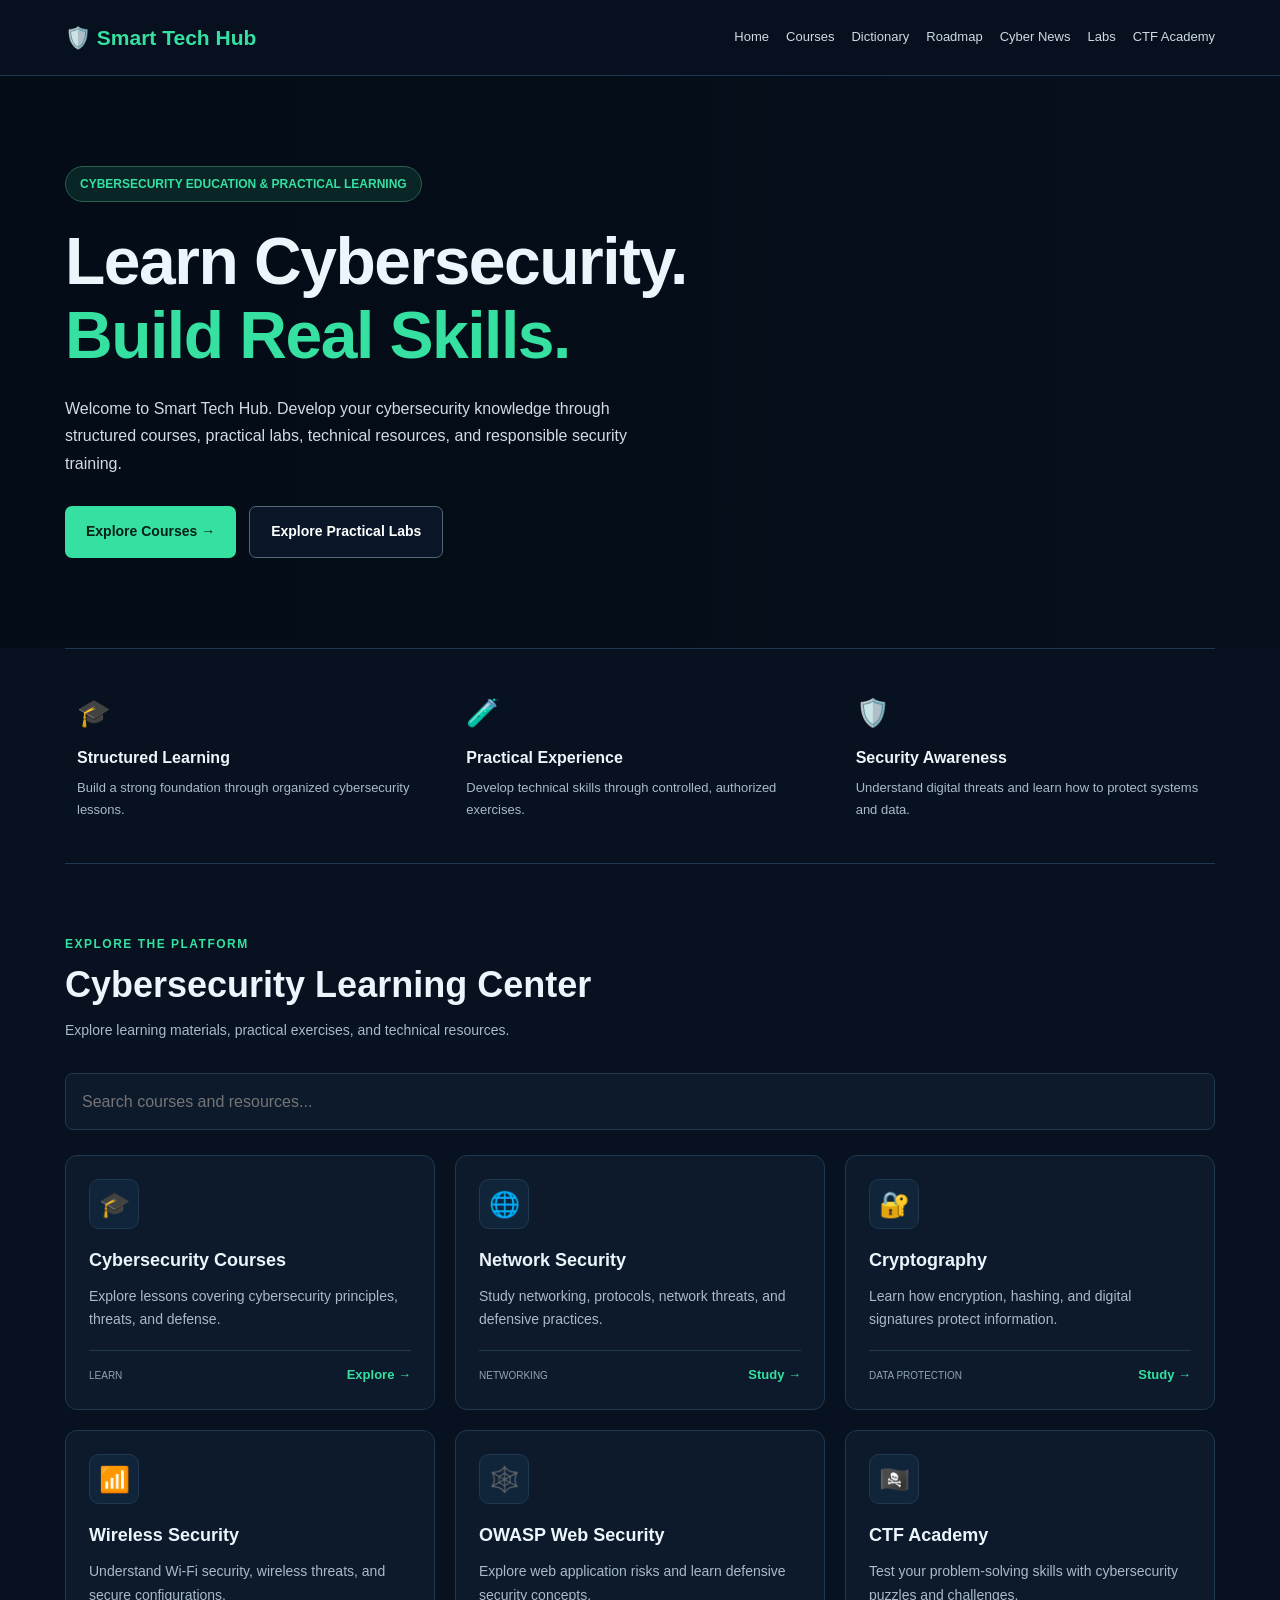
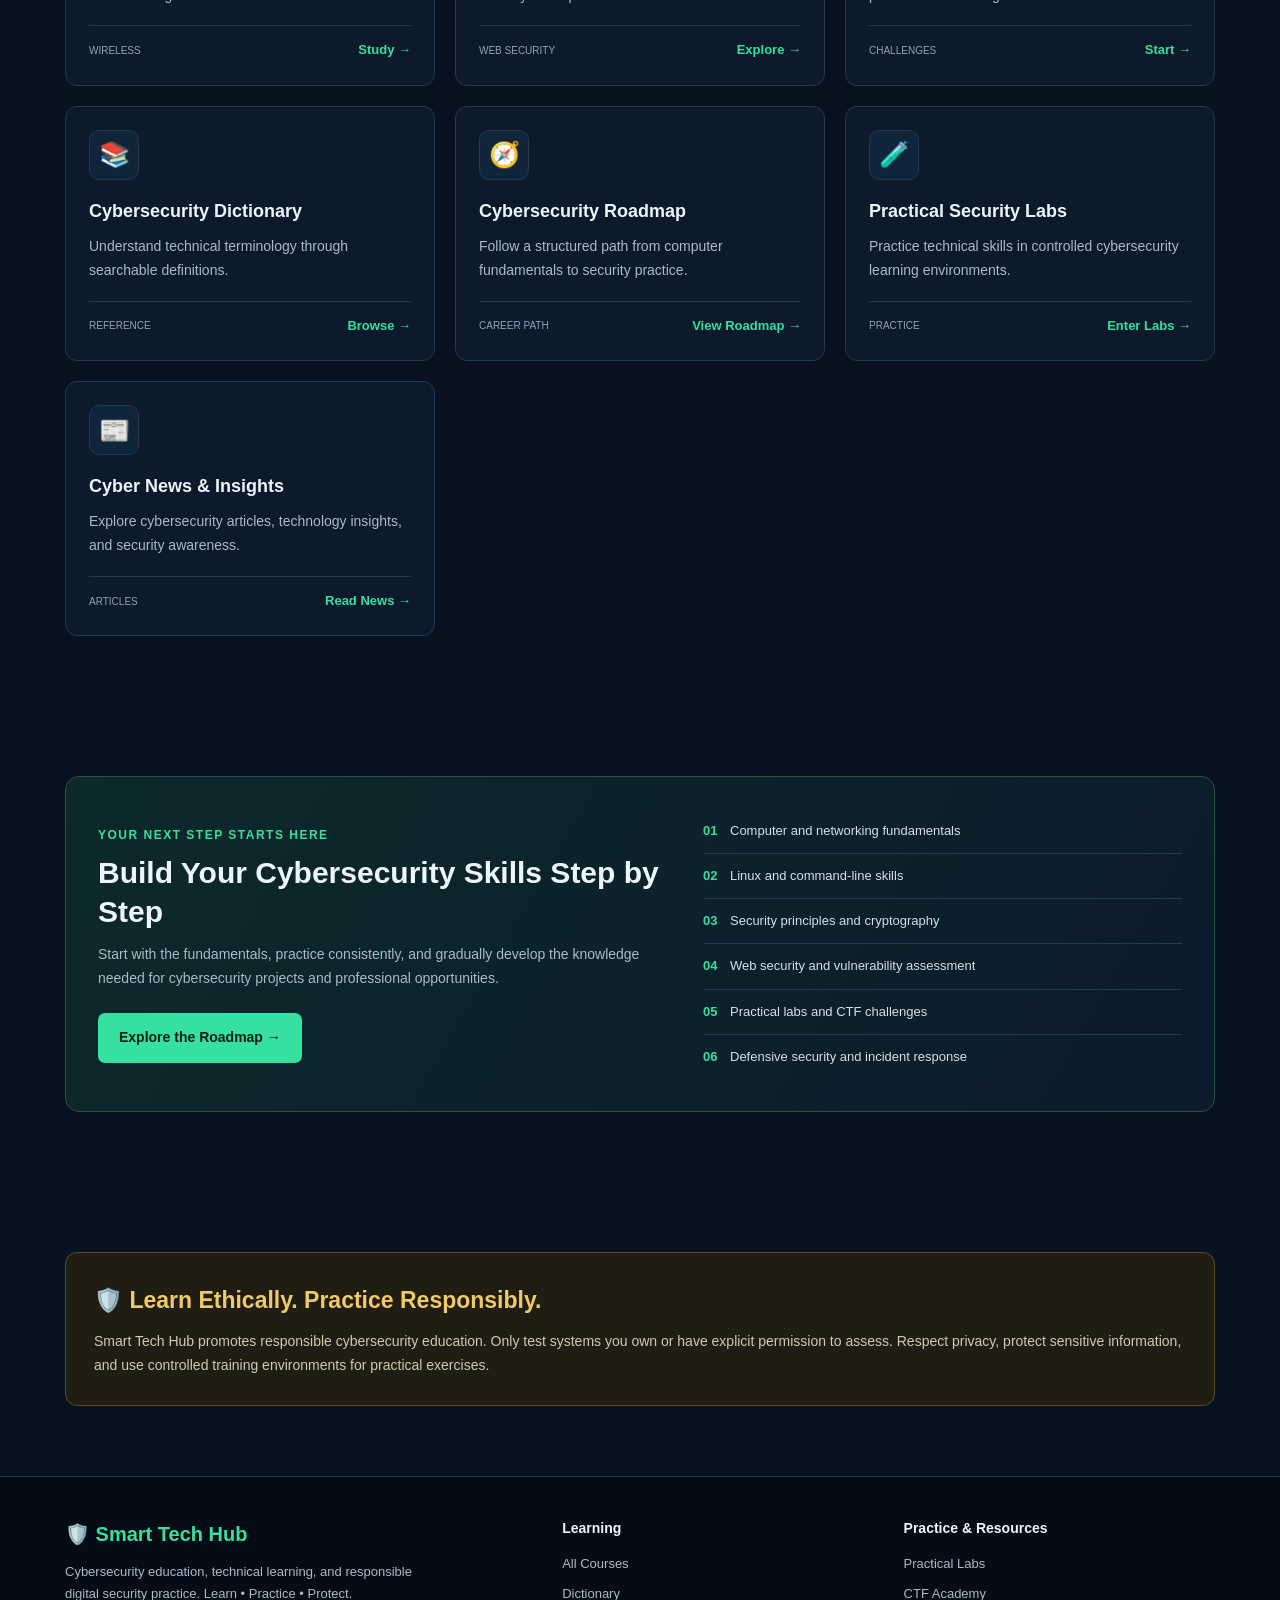
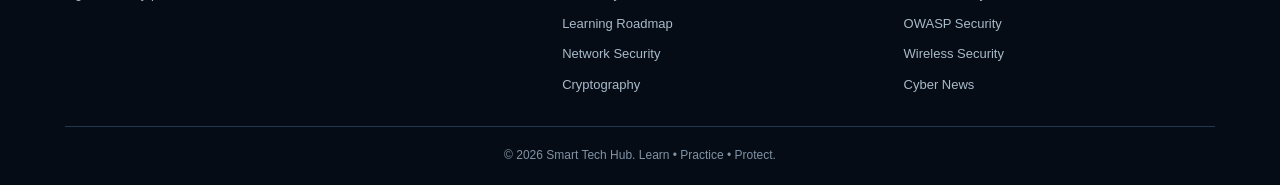
==== commit 69c3f03c: "Update print statement from 'Hello' to 'Goodbye'" ====
--- a/index.html
+++ b/index.html
@@ -1,544 +1,953 @@
 <!DOCTYPE html>
 <html lang="en">
 <head>
-  <meta charset="UTF-8">
-  <meta name="viewport" content="width=device-width, initial-scale=1.0">
-  <title>Smart Tech Hub | Learn Cybersecurity</title>
-  <meta name="description" content="Learn cybersecurity with Smart Tech Hub. Explore security courses, practical labs, ethical hacking fundamentals, CTF challenges, and online safety guides.">
-  <meta name="theme-color" content="#07111f">
-  <link rel="canonical" href="https://anthonysuah200-hub.github.io/">
-  <style>
-    :root {
-      --background: #07111f;
-      --surface: #0c1a2b;
-      --surface-light: #10243a;
-      --border: #203950;
-      --primary: #35e0a1;
-      --text: #edf5fc;
-      --muted: #a9bac9;
-    }
-
-    * { box-sizing: border-box; margin: 0; padding: 0; }
-    html { scroll-behavior: smooth; scroll-padding-top: 90px; }
-    body {
-      font-family: Arial, Helvetica, sans-serif;
-      background: var(--background);
-      color: var(--text);
-      line-height: 1.7;
-    }
-    a { text-decoration: none; color: inherit; }
-    button, input { font: inherit; }
-    button, a { -webkit-tap-highlight-color: transparent; }
-    .container { width: min(1150px, 92%); margin: auto; }
-
-    header {
-      background: rgba(7, 17, 31, 0.97);
-      border-bottom: 1px solid var(--border);
-      position: sticky;
-      top: 0;
-      z-index: 1000;
-    }
-
-    .navbar {
-      min-height: 76px;
-      display: flex;
-      align-items: center;
-      justify-content: space-between;
-      gap: 20px;
-    }
-
-    .brand {
-      color: var(--primary);
-      font-size: 21px;
-      font-weight: 800;
-      white-space: nowrap;
-    }
-
-    .nav-links {
-      display: flex;
-      align-items: center;
-      justify-content: flex-end;
-      flex-wrap: wrap;
-      gap: 17px;
-    }
-
-    .nav-links a {
-      color: #cfdae5;
-      font-size: 13px;
-      transition: color 0.2s;
-    }
-
-    .nav-links a:hover { color: var(--primary); }
-
-    .menu-button {
-      display: none;
-      border: 1px solid var(--border);
-      background: var(--surface);
-      color: var(--primary);
-      padding: 8px 12px;
-      border-radius: 7px;
-      cursor: pointer;
-    }
-
-    .hero {
-      position: relative;
-      overflow: hidden;
-      padding: 100px 0 85px;
-      background:
-        linear-gradient(90deg, rgba(7,17,31,0.82) 0%, rgba(7,17,31,0.72) 35%, rgba(7,17,31,0.82) 100%),
-        url("hero-background.jpg.") center center / cover no-repeat;
-    }
-
-    .hero::after {
-      content: "";
-      position: absolute;
-      inset: 0;
-      background: radial-gradient(circle at 15% 25%, rgba(53,224,161,0.10), transparent 24%);
-      pointer-events: none;
-    }
-
-    .hero-content {
-      position: relative;
-      z-index: 1;
-      max-width: 820px;
-    }
-
-    .badge {
-      display: inline-block;
-      border: 1px solid #28614e;
-      background: #0c2928;
-      color: var(--primary);
-      border-radius: 50px;
-      padding: 7px 14px;
-      font-size: 12px;
-      font-weight: bold;
-      margin-bottom: 23px;
-    }
-
-    .hero h1 {
-      font-size: clamp(38px, 6vw, 68px);
-      line-height: 1.12;
-      letter-spacing: -1.5px;
-      margin-bottom: 23px;
-    }
-
-    .hero h1 span { color: var(--primary); }
-
-    .hero p {
-      color: var(--muted);
-      font-size: 17px;
-      max-width: 690px;
-      margin-bottom: 30px;
-    }
-
-    .hero-buttons {
-      display: flex;
-      gap: 14px;
-      flex-wrap: wrap;
-    }
-
-    .button {
-      display: inline-flex;
-      justify-content: center;
-      align-items: center;
-      padding: 13px 21px;
-      border-radius: 8px;
-      font-weight: bold;
-      font-size: 14px;
-      transition: 0.2s;
-    }
-
-    .button-primary {
-      background: var(--primary);
-      color: #052017;
-    }
-
-    .button-primary:hover {
-      transform: translateY(-2px);
-      box-shadow: 0 8px 25px rgba(53, 224, 161, 0.15);
-    }
-
-    .button-secondary {
-      background: var(--surface);
-      border: 1px solid var(--border);
-      color: var(--text);
-    }
-
-    .button-secondary:hover { border-color: var(--primary); }
-
-    section { scroll-margin-top: 95px; }
-    .section { padding: 70px 0; }
-    .section-heading {
-      display: flex;
-      align-items: flex-end;
-      justify-content: space-between;
-      gap: 20px;
-      margin-bottom: 30px;
-    }
-    .eyebrow {
-      color: var(--primary);
-      font-size: 12px;
-      font-weight: bold;
-      text-transform: uppercase;
-      letter-spacing: 1.5px;
-      margin-bottom: 8px;
-    }
-    .section-heading h2 {
-      font-size: clamp(27px, 4vw, 36px);
-      line-height: 1.25;
-    }
-    .section-heading p {
-      color: var(--muted);
-      max-width: 530px;
-      margin-top: 10px;
-      font-size: 14px;
-    }
-
-    .feature-strip {
-      display: grid;
-      grid-template-columns: repeat(3, 1fr);
-      gap: 18px;
-      padding: 25px 0;
-      border-top: 1px solid var(--border);
-      border-bottom: 1px solid var(--border);
-    }
-
-    .feature { padding: 12px; }
-    .feature-icon { font-size: 27px; margin-bottom: 8px; }
-    .feature h3 { font-size: 16px; margin-bottom: 5px; }
-    .feature p { color: var(--muted); font-size: 13px; }
-
-    .grid {
-      display: grid;
-      grid-template-columns: repeat(3, minmax(0, 1fr));
-      gap: 20px;
-    }
-
-    .card {
-      display: flex;
-      flex-direction: column;
-      background: var(--surface);
-      border: 1px solid var(--border);
-      border-radius: 13px;
-      padding: 23px;
-      min-width: 0;
-      transition: transform 0.2s, border-color 0.2s;
-    }
-
-    .card:hover {
-      transform: translateY(-4px);
-      border-color: var(--primary);
-    }
-
-    .card-icon {
-      width: 53px;
-      height: 53px;
-      display: grid;
-      place-items: center;
-      background: var(--surface-light);
-      border: 1px solid var(--border);
-      border-radius: 11px;
-      font-size: 27px;
-      margin-bottom: 17px;
-    }
-
-    .card h3 { font-size: 19px; margin-bottom: 9px; }
-    .card p {
-      color: var(--muted);
-      font-size: 14px;
-      margin-bottom: 20px;
-      flex: 1;
-    }
-
-    .card-footer {
-      display: flex;
-      align-items: center;
-      justify-content: space-between;
-      gap: 10px;
-      padding-top: 14px;
-      border-top: 1px solid var(--border);
-    }
-
-    .card-label { color: #8fa4b7; font-size: 11px; }
-    .card-link { color: var(--primary); font-weight: bold; font-size: 13px; }
-
-    .footer-grid {
-      display: grid;
-      grid-template-columns: 1.5fr 1fr 1fr;
-      gap: 30px;
-      margin-bottom: 30px;
-    }
-
-    footer {
-      border-top: 1px solid var(--border);
-      background: #050c15;
-      padding: 40px 0 20px;
-    }
-
-    .footer-brand {
-      color: var(--primary);
-      font-size: 20px;
-      font-weight: bold;
-      margin-bottom: 10px;
-    }
-
-    .footer-description {
-      color: var(--muted);
-      max-width: 370px;
-      font-size: 13px;
-    }
-
-    footer h3 { font-size: 14px; margin-bottom: 12px; }
-    .footer-links { display: grid; gap: 8px; }
-    .footer-links a { color: var(--muted); font-size: 13px; }
-    .footer-links a:hover { color: var(--primary); }
-
-    .copyright {
-      border-top: 1px solid var(--border);
-      padding-top: 18px;
-      color: #8193a5;
-      text-align: center;
-      font-size: 12px;
-    }
-
-    @media (max-width: 950px) {
-      .navbar { flex-wrap: wrap; padding: 16px 0; }
-      .menu-button { display: block; }
-      .nav-links {
-        display: none;
-        width: 100%;
-        justify-content: flex-start;
-        padding: 10px 0;
-      }
-      .nav-links.open { display: flex; }
-      .grid { grid-template-columns: repeat(2, minmax(0, 1fr)); }
-    }
-
-    @media (max-width: 650px) {
-      .hero { padding: 65px 0; }
-      .hero h1 { letter-spacing: -0.7px; }
-      .hero p { font-size: 15px; }
-      .feature-strip { grid-template-columns: 1fr; gap: 5px; }
-      .grid { grid-template-columns: 1fr; }
-      .section { padding: 50px 0; }
-      .section-heading { align-items: flex-start; flex-direction: column; }
-      .footer-grid { grid-template-columns: 1fr; gap: 25px; }
-      .hero-buttons .button { width: 100%; }
-    }
-  </style>
+<meta charset="UTF-8">
+<meta name="viewport" content="width=device-width, initial-scale=1.0">
+
+<title>Smart Tech Hub | Cybersecurity Education & Practical Labs</title>
+
+<meta name="description" content="Learn cybersecurity with Smart Tech Hub. Explore security courses, ethical hacking fundamentals, practical labs, CTF challenges and digital safety.">
+
+<meta name="theme-color" content="#07111f">
+
+<link rel="canonical" href="https://anthonysuah200-hub.github.io/">
+
+<style>
+:root {
+  --bg: #07111f;
+  --surface: #0c1a2b;
+  --surface-light: #10243a;
+  --border: #203950;
+  --green: #35e0a1;
+  --text: #edf5fc;
+  --muted: #a9bac9;
+}
+
+* {
+  box-sizing: border-box;
+  margin: 0;
+  padding: 0;
+}
+
+html {
+  scroll-behavior: smooth;
+  scroll-padding-top: 90px;
+}
+
+body {
+  font-family: Arial, Helvetica, sans-serif;
+  background: var(--bg);
+  color: var(--text);
+  line-height: 1.7;
+}
+
+a {
+  color: inherit;
+  text-decoration: none;
+}
+
+button, input {
+  font: inherit;
+}
+
+.container {
+  width: min(1150px, 92%);
+  margin: auto;
+}
+
+/* NAVIGATION */
+
+header {
+  position: sticky;
+  top: 0;
+  z-index: 1000;
+  background: rgba(7, 17, 31, 0.97);
+  border-bottom: 1px solid var(--border);
+}
+
+.navbar {
+  min-height: 75px;
+  display: flex;
+  align-items: center;
+  justify-content: space-between;
+  gap: 20px;
+}
+
+.brand {
+  color: var(--green);
+  font-size: 21px;
+  font-weight: 800;
+  white-space: nowrap;
+}
+
+.nav-links {
+  display: flex;
+  flex-wrap: wrap;
+  gap: 17px;
+  align-items: center;
+}
+
+.nav-links a {
+  color: #cfdae5;
+  font-size: 13px;
+}
+
+.nav-links a:hover {
+  color: var(--green);
+}
+
+.menu-button {
+  display: none;
+  padding: 8px 12px;
+  color: var(--green);
+  background: var(--surface);
+  border: 1px solid var(--border);
+  border-radius: 7px;
+  cursor: pointer;
+}
+
+/* HOMEPAGE HERO WITH YOUR PHOTO */
+
+.hero {
+  position: relative;
+  isolation: isolate;
+  overflow: hidden;
+  min-height: 570px;
+  display: flex;
+  align-items: center;
+  padding: 90px 0;
+
+  background-color: #07111f;
+  background-image:
+    linear-gradient(
+      90deg,
+      rgba(4, 12, 23, 0.98) 0%,
+      rgba(4, 12, 23, 0.94) 32%,
+      rgba(4, 12, 23, 0.75) 51%,
+      rgba(4, 12, 23, 0.23) 100%
+    ),
+    url("hero-background.jpg");
+
+  background-size: cover;
+  background-position: center 35%;
+  background-repeat: no-repeat;
+}
+
+.hero-content {
+  max-width: 670px;
+  position: relative;
+  z-index: 1;
+}
+
+.badge {
+  display: inline-block;
+  padding: 7px 14px;
+  margin-bottom: 23px;
+  border: 1px solid #28614e;
+  border-radius: 30px;
+  background: rgba(12, 41, 40, 0.9);
+  color: var(--green);
+  font-size: 12px;
+  font-weight: bold;
+}
+
+.hero h1 {
+  font-size: clamp(38px, 5.8vw, 66px);
+  line-height: 1.12;
+  letter-spacing: -1.5px;
+  margin-bottom: 22px;
+}
+
+.hero h1 span {
+  color: var(--green);
+}
+
+.hero p {
+  max-width: 610px;
+  margin-bottom: 29px;
+  color: #d1dce6;
+  font-size: 16px;
+}
+
+.hero-buttons {
+  display: flex;
+  flex-wrap: wrap;
+  gap: 13px;
+}
+
+.button {
+  display: inline-flex;
+  justify-content: center;
+  align-items: center;
+  padding: 13px 21px;
+  border-radius: 7px;
+  font-size: 14px;
+  font-weight: bold;
+  transition: 0.2s;
+}
+
+.button-primary {
+  color: #052017;
+  background: var(--green);
+}
+
+.button-primary:hover {
+  transform: translateY(-2px);
+}
+
+.button-secondary {
+  color: white;
+  background: rgba(12, 26, 43, 0.8);
+  border: 1px solid #52677a;
+}
+
+.button-secondary:hover {
+  border-color: var(--green);
+}
+
+/* FEATURES */
+
+.feature-strip {
+  display: grid;
+  grid-template-columns: repeat(3, 1fr);
+  gap: 18px;
+  padding: 30px 0;
+  border-top: 1px solid var(--border);
+  border-bottom: 1px solid var(--border);
+}
+
+.feature {
+  padding: 12px;
+}
+
+.feature-icon {
+  font-size: 27px;
+  margin-bottom: 8px;
+}
+
+.feature h3 {
+  font-size: 16px;
+  margin-bottom: 5px;
+}
+
+.feature p {
+  color: var(--muted);
+  font-size: 13px;
+}
+
+/* SECTIONS */
+
+.section {
+  padding: 70px 0;
+}
+
+.section-heading {
+  margin-bottom: 30px;
+}
+
+.eyebrow {
+  color: var(--green);
+  font-size: 12px;
+  font-weight: bold;
+  letter-spacing: 1.5px;
+  text-transform: uppercase;
+  margin-bottom: 8px;
+}
+
+.section-heading h2 {
+  font-size: clamp(27px, 4vw, 36px);
+  line-height: 1.3;
+}
+
+.section-heading p {
+  max-width: 650px;
+  margin-top: 10px;
+  color: var(--muted);
+  font-size: 14px;
+}
+
+/* SEARCH */
+
+.search-box {
+  margin-bottom: 25px;
+}
+
+.search-box input {
+  width: 100%;
+  padding: 14px 16px;
+  border: 1px solid var(--border);
+  border-radius: 8px;
+  outline: none;
+  background: var(--surface);
+  color: white;
+}
+
+.search-box input:focus {
+  border-color: var(--green);
+}
+
+.search-status {
+  color: var(--muted);
+  font-size: 13px;
+  margin-bottom: 12px;
+}
+
+/* RESOURCE CARDS */
+
+.grid {
+  display: grid;
+  grid-template-columns: repeat(3, minmax(0, 1fr));
+  gap: 20px;
+}
+
+.card {
+  display: flex;
+  flex-direction: column;
+  min-width: 0;
+  padding: 23px;
+  border: 1px solid var(--border);
+  border-radius: 12px;
+  background: var(--surface);
+  transition: transform 0.2s, border-color 0.2s;
+}
+
+.card:hover {
+  transform: translateY(-4px);
+  border-color: var(--green);
+}
+
+.card-icon {
+  display: grid;
+  place-items: center;
+  width: 50px;
+  height: 50px;
+  margin-bottom: 16px;
+  border: 1px solid var(--border);
+  border-radius: 10px;
+  background: var(--surface-light);
+  font-size: 25px;
+}
+
+.card h3 {
+  font-size: 18px;
+  margin-bottom: 9px;
+}
+
+.card p {
+  flex: 1;
+  color: var(--muted);
+  font-size: 14px;
+  margin-bottom: 18px;
+}
+
+.card-footer {
+  display: flex;
+  justify-content: space-between;
+  align-items: center;
+  gap: 8px;
+  padding-top: 13px;
+  border-top: 1px solid var(--border);
+}
+
+.card-label {
+  color: #8fa4b7;
+  font-size: 10px;
+}
+
+.card-link {
+  color: var(--green);
+  font-size: 13px;
+  font-weight: bold;
+}
+
+.empty-state {
+  display: none;
+  padding: 30px;
+  border: 1px dashed var(--border);
+  border-radius: 10px;
+  color: var(--muted);
+  text-align: center;
+}
+
+/* ROADMAP */
+
+.roadmap-panel {
+  display: grid;
+  grid-template-columns: 1.2fr 1fr;
+  align-items: center;
+  gap: 30px;
+  padding: 32px;
+  border: 1px solid #275345;
+  border-radius: 14px;
+  background: linear-gradient(120deg, #0d292b, #0c1a2b);
+}
+
+.roadmap-panel h2 {
+  font-size: 30px;
+  line-height: 1.3;
+  margin-bottom: 12px;
+}
+
+.roadmap-panel p {
+  color: var(--muted);
+  font-size: 14px;
+  margin-bottom: 22px;
+}
+
+.roadmap-list {
+  list-style: none;
+}
+
+.roadmap-list li {
+  padding: 11px 0;
+  border-bottom: 1px solid var(--border);
+  color: #d3e0e9;
+  font-size: 13px;
+}
+
+.roadmap-list li:last-child {
+  border-bottom: none;
+}
+
+.roadmap-list span {
+  margin-right: 9px;
+  color: var(--green);
+  font-weight: bold;
+}
+
+/* RESPONSIBLE LEARNING */
+
+.safety-box {
+  padding: 28px;
+  border: 1px solid #5b4b25;
+  border-radius: 12px;
+  background: #201d13;
+}
+
+.safety-box h2 {
+  color: #f0ca69;
+  font-size: 23px;
+  margin-bottom: 10px;
+}
+
+.safety-box p {
+  color: #d2c9b0;
+  font-size: 14px;
+}
+
+/* FOOTER */
+
+footer {
+  padding: 40px 0 20px;
+  border-top: 1px solid var(--border);
+  background: #050c15;
+}
+
+.footer-grid {
+  display: grid;
+  grid-template-columns: 1.5fr 1fr 1fr;
+  gap: 30px;
+  margin-bottom: 30px;
+}
+
+.footer-brand {
+  color: var(--green);
+  font-size: 20px;
+  font-weight: bold;
+  margin-bottom: 10px;
+}
+
+.footer-description {
+  max-width: 370px;
+  color: var(--muted);
+  font-size: 13px;
+}
+
+footer h3 {
+  font-size: 14px;
+  margin-bottom: 12px;
+}
+
+.footer-links {
+  display: grid;
+  gap: 8px;
+}
+
+.footer-links a {
+  color: var(--muted);
+  font-size: 13px;
+}
+
+.footer-links a:hover {
+  color: var(--green);
+}
+
+.copyright {
+  padding-top: 18px;
+  border-top: 1px solid var(--border);
+  color: #8193a5;
+  text-align: center;
+  font-size: 12px;
+}
+
+/* MOBILE */
+
+@media (max-width: 950px) {
+  .navbar {
+    flex-wrap: wrap;
+    padding: 15px 0;
+  }
+
+  .menu-button {
+    display: block;
+  }
+
+  .nav-links {
+    display: none;
+    width: 100%;
+    padding: 10px 0;
+    justify-content: flex-start;
+  }
+
+  .nav-links.open {
+    display: flex;
+  }
+
+  .grid {
+    grid-template-columns: repeat(2, minmax(0, 1fr));
+  }
+}
+
+@media (max-width: 650px) {
+  .hero {
+    min-height: 540px;
+    padding: 65px 0;
+    background-position: 58% center;
+    background-image:
+      linear-gradient(
+        90deg,
+        rgba(4, 12, 23, 0.92),
+        rgba(4, 12, 23, 0.72)
+      ),
+      url("hero-background.jpg");
+  }
+
+  .hero h1 {
+    letter-spacing: -0.7px;
+  }
+
+  .hero p {
+    font-size: 15px;
+  }
+
+  .hero-buttons .button {
+    width: 100%;
+  }
+
+  .feature-strip,
+  .grid,
+  .roadmap-panel,
+  .footer-grid {
+    grid-template-columns: 1fr;
+  }
+
+  .section {
+    padding: 50px 0;
+  }
+
+  .roadmap-panel {
+    padding: 23px;
+  }
+
+  .roadmap-panel h2 {
+    font-size: 25px;
+  }
+}
+
+@media (prefers-reduced-motion: reduce) {
+  html {
+    scroll-behavior: auto;
+  }
+
+  *, *::before, *::after {
+    transition-duration: 0.01ms !important;
+  }
+}
+</style>
 </head>
+
 <body>
-  <header>
-    <div class="container navbar">
-      <a class="brand" href="index.html">🛡️ Smart Tech Hub</a>
-      <button class="menu-button" id="menuButton" type="button" aria-expanded="false" aria-controls="navLinks">☰ Menu</button>
-      <nav class="nav-links" id="navLinks" aria-label="Main navigation">
-        <a href="index.html">Home</a>
-        <a href="courses.html">Courses</a>
-        <a href="dictionary.html">Dictionary</a>
-        <a href="roadmap.html">Roadmap</a>
-        <a href="news.html">Cyber News</a>
-        <a href="labs.html">Labs</a>
-        <a href="ctf.html">CTF Academy</a>
-      </nav>
+
+<header>
+  <div class="container navbar">
+
+    <a class="brand" href="index.html">🛡️ Smart Tech Hub</a>
+
+    <button
+      class="menu-button"
+      id="menuButton"
+      type="button"
+      aria-expanded="false"
+      aria-controls="navLinks">
+      ☰ Menu
+    </button>
+
+    <nav class="nav-links" id="navLinks" aria-label="Main navigation">
+      <a href="index.html">Home</a>
+      <a href="courses.html">Courses</a>
+      <a href="dictionary.html">Dictionary</a>
+      <a href="roadmap.html">Roadmap</a>
+      <a href="news.html">Cyber News</a>
+      <a href="labs.html">Labs</a>
+      <a href="ctf.html">CTF Academy</a>
+    </nav>
+
+  </div>
+</header>
+
+<main>
+
+  <!-- PROFESSIONAL HOMEPAGE -->
+
+  <section class="hero">
+    <div class="container">
+      <div class="hero-content">
+
+        <span class="badge">
+          CYBERSECURITY EDUCATION & PRACTICAL LEARNING
+        </span>
+
+        <h1>
+          Learn Cybersecurity.<br>
+          <span>Build Real Skills.</span>
+        </h1>
+
+        <p>
+          Welcome to Smart Tech Hub. Develop your cybersecurity
+          knowledge through structured courses, practical labs,
+          technical resources, and responsible security training.
+        </p>
+
+        <div class="hero-buttons">
+          <a href="courses.html" class="button button-primary">
+            Explore Courses →
+          </a>
+
+          <a href="labs.html" class="button button-secondary">
+            Explore Practical Labs
+          </a>
+        </div>
+
+      </div>
     </div>
-  </header>
-
-  <main>
-    <section class="hero">
-      <div class="container">
-        <div class="hero-content">
-          <span class="badge">🔐 YOUR CYBERSECURITY LEARNING PLATFORM</span>
-          <h1>Learn Cybersecurity.<br><span>Build Real Skills.</span></h1>
+  </section>
+
+  <!-- PLATFORM FEATURES -->
+
+  <section>
+    <div class="container">
+      <div class="feature-strip">
+
+        <article class="feature">
+          <div class="feature-icon">🎓</div>
+          <h3>Structured Learning</h3>
+          <p>Build a strong foundation through organized cybersecurity lessons.</p>
+        </article>
+
+        <article class="feature">
+          <div class="feature-icon">🧪</div>
+          <h3>Practical Experience</h3>
+          <p>Develop technical skills through controlled, authorized exercises.</p>
+        </article>
+
+        <article class="feature">
+          <div class="feature-icon">🛡️</div>
+          <h3>Security Awareness</h3>
+          <p>Understand digital threats and learn how to protect systems and data.</p>
+        </article>
+
+      </div>
+    </div>
+  </section>
+
+  <!-- LEARNING RESOURCES -->
+
+  <section class="section" id="resources">
+    <div class="container">
+
+      <div class="section-heading">
+        <div class="eyebrow">Explore the platform</div>
+        <h2>Cybersecurity Learning Center</h2>
+        <p>Explore learning materials, practical exercises, and technical resources.</p>
+      </div>
+
+      <div class="search-box">
+        <input
+          type="search"
+          id="resourceSearch"
+          placeholder="Search courses and resources..."
+          aria-label="Search learning resources">
+      </div>
+
+      <p class="search-status" id="searchStatus" aria-live="polite"></p>
+
+      <div class="grid" id="resourceGrid">
+
+        <article class="card" data-search="courses cybersecurity foundations lessons beginner">
+          <div class="card-icon">🎓</div>
+          <h3>Cybersecurity Courses</h3>
+          <p>Explore lessons covering cybersecurity principles, threats, and defense.</p>
+          <div class="card-footer">
+            <span class="card-label">LEARN</span>
+            <a href="courses.html" class="card-link">Explore →</a>
+          </div>
+        </article>
+
+        <article class="card" data-search="network security tcp ip dns protocols ports">
+          <div class="card-icon">🌐</div>
+          <h3>Network Security</h3>
+          <p>Study networking, protocols, network threats, and defensive practices.</p>
+          <div class="card-footer">
+            <span class="card-label">NETWORKING</span>
+            <a href="network-security.html" class="card-link">Study →</a>
+          </div>
+        </article>
+
+        <article class="card" data-search="cryptography encryption hashing digital signatures">
+          <div class="card-icon">🔐</div>
+          <h3>Cryptography</h3>
+          <p>Learn how encryption, hashing, and digital signatures protect information.</p>
+          <div class="card-footer">
+            <span class="card-label">DATA PROTECTION</span>
+            <a href="cryptography.html" class="card-link">Study →</a>
+          </div>
+        </article>
+
+        <article class="card" data-search="wireless wifi router wpa2 wpa3 security">
+          <div class="card-icon">📶</div>
+          <h3>Wireless Security</h3>
+          <p>Understand Wi-Fi security, wireless threats, and secure configurations.</p>
+          <div class="card-footer">
+            <span class="card-label">WIRELESS</span>
+            <a href="wireless-security.html" class="card-link">Study →</a>
+          </div>
+        </article>
+
+        <article class="card" data-search="owasp web application security vulnerabilities">
+          <div class="card-icon">🕸️</div>
+          <h3>OWASP Web Security</h3>
+          <p>Explore web application risks and learn defensive security concepts.</p>
+          <div class="card-footer">
+            <span class="card-label">WEB SECURITY</span>
+            <a href="owasp.html" class="card-link">Explore →</a>
+          </div>
+        </article>
+
+        <article class="card" data-search="capture the flag ctf challenges flags">
+          <div class="card-icon">🏴‍☠️</div>
+          <h3>CTF Academy</h3>
+          <p>Test your problem-solving skills with cybersecurity puzzles and challenges.</p>
+          <div class="card-footer">
+            <span class="card-label">CHALLENGES</span>
+            <a href="ctf.html" class="card-link">Start →</a>
+          </div>
+        </article>
+
+        <article class="card" data-search="dictionary definitions terminology glossary">
+          <div class="card-icon">📚</div>
+          <h3>Cybersecurity Dictionary</h3>
+          <p>Understand technical terminology through searchable definitions.</p>
+          <div class="card-footer">
+            <span class="card-label">REFERENCE</span>
+            <a href="dictionary.html" class="card-link">Browse →</a>
+          </div>
+        </article>
+
+        <article class="card" data-search="roadmap career linux python networking learning path">
+          <div class="card-icon">🧭</div>
+          <h3>Cybersecurity Roadmap</h3>
+          <p>Follow a structured path from computer fundamentals to security practice.</p>
+          <div class="card-footer">
+            <span class="card-label">CAREER PATH</span>
+            <a href="roadmap.html" class="card-link">View Roadmap →</a>
+          </div>
+        </article>
+
+        <article class="card" data-search="practical labs ethical hacking linux exercises">
+          <div class="card-icon">🧪</div>
+          <h3>Practical Security Labs</h3>
+          <p>Practice technical skills in controlled cybersecurity learning environments.</p>
+          <div class="card-footer">
+            <span class="card-label">PRACTICE</span>
+            <a href="labs.html" class="card-link">Enter Labs →</a>
+          </div>
+        </article>
+
+        <article class="card" data-search="cyber news security awareness technology articles">
+          <div class="card-icon">📰</div>
+          <h3>Cyber News & Insights</h3>
+          <p>Explore cybersecurity articles, technology insights, and security awareness.</p>
+          <div class="card-footer">
+            <span class="card-label">ARTICLES</span>
+            <a href="news.html" class="card-link">Read News →</a>
+          </div>
+        </article>
+
+      </div>
+
+      <div class="empty-state" id="emptyState">
+        No matching resources found. Try another search.
+      </div>
+
+    </div>
+  </section>
+
+  <!-- LEARNING ROADMAP -->
+
+  <section class="section">
+    <div class="container">
+
+      <div class="roadmap-panel">
+
+        <div>
+          <div class="eyebrow">Your next step starts here</div>
+
+          <h2>Build Your Cybersecurity Skills Step by Step</h2>
+
           <p>
-            Welcome to Smart Tech Hub — a cybersecurity education platform helping beginners understand digital security,
-            develop technical skills, and practice responsibly. Start learning today, one step at a time.
+            Start with the fundamentals, practice consistently,
+            and gradually develop the knowledge needed for
+            cybersecurity projects and professional opportunities.
           </p>
-          <div class="hero-buttons">
-            <a href="courses.html" class="button button-primary">Explore Courses →</a>
-            <a href="labs.html" class="button button-secondary">Explore Practical Labs</a>
-          </div>
+
+          <a href="roadmap.html" class="button button-primary">
+            Explore the Roadmap →
+          </a>
         </div>
-      </div>
-    </section>
-
-    <section>
-      <div class="container">
-        <div class="feature-strip">
-          <article class="feature">
-            <div class="feature-icon">🎓</div>
-            <h3>Learn at Your Pace</h3>
-            <p>Study cybersecurity concepts through structured lessons designed for learners.</p>
-          </article>
-          <article class="feature">
-            <div class="feature-icon">🧪</div>
-            <h3>Practice Your Skills</h3>
-            <p>Develop practical knowledge using controlled, authorized cybersecurity exercises.</p>
-          </article>
-          <article class="feature">
-            <div class="feature-icon">🛡️</div>
-            <h3>Protect the Digital World</h3>
-            <p>Understand online threats and learn safer digital habits.</p>
-          </article>
+
+        <ul class="roadmap-list">
+          <li><span>01</span> Computer and networking fundamentals</li>
+          <li><span>02</span> Linux and command-line skills</li>
+          <li><span>03</span> Security principles and cryptography</li>
+          <li><span>04</span> Web security and vulnerability assessment</li>
+          <li><span>05</span> Practical labs and CTF challenges</li>
+          <li><span>06</span> Defensive security and incident response</li>
+        </ul>
+
+      </div>
+
+    </div>
+  </section>
+
+  <!-- ETHICAL PRACTICE -->
+
+  <section class="section">
+    <div class="container">
+
+      <div class="safety-box">
+        <h2>🛡️ Learn Ethically. Practice Responsibly.</h2>
+        <p>
+          Smart Tech Hub promotes responsible cybersecurity education.
+          Only test systems you own or have explicit permission to assess.
+          Respect privacy, protect sensitive information, and use controlled
+          training environments for practical exercises.
+        </p>
+      </div>
+
+    </div>
+  </section>
+
+</main>
+
+<footer>
+  <div class="container">
+
+    <div class="footer-grid">
+
+      <div>
+        <div class="footer-brand">🛡️ Smart Tech Hub</div>
+        <p class="footer-description">
+          Cybersecurity education, technical learning, and responsible
+          digital security practice. Learn • Practice • Protect.
+        </p>
+      </div>
+
+      <div>
+        <h3>Learning</h3>
+        <div class="footer-links">
+          <a href="courses.html">All Courses</a>
+          <a href="dictionary.html">Dictionary</a>
+          <a href="roadmap.html">Learning Roadmap</a>
+          <a href="network-security.html">Network Security</a>
+          <a href="cryptography.html">Cryptography</a>
         </div>
       </div>
-    </section>
-
-    <section class="section" id="resources">
-      <div class="container">
-        <div class="section-heading">
-          <div>
-            <div class="eyebrow">Explore the platform</div>
-            <h2>Your Cybersecurity Learning Center</h2>
-            <p>Explore courses, technical resources and practical learning opportunities in one place.</p>
-          </div>
+
+      <div>
+        <h3>Practice & Resources</h3>
+        <div class="footer-links">
+          <a href="labs.html">Practical Labs</a>
+          <a href="ctf.html">CTF Academy</a>
+          <a href="owasp.html">OWASP Security</a>
+          <a href="wireless-security.html">Wireless Security</a>
+          <a href="news.html">Cyber News</a>
         </div>
-
-        <div class="grid" id="resourceGrid">
-          <article class="card" data-search="courses cybersecurity foundations lessons beginner">
-            <div class="card-icon">🎓</div>
-            <h3>Cybersecurity Courses</h3>
-            <p>Explore structured learning materials covering cybersecurity fundamentals and technical topics.</p>
-            <div class="card-footer">
-              <span class="card-label">LEARN</span>
-              <a href="courses.html" class="card-link">Explore →</a>
-            </div>
-          </article>
-
-          <article class="card" data-search="network security networking tcp ip dns ports">
-            <div class="card-icon">🌐</div>
-            <h3>Network Security</h3>
-            <p>Learn about networks, protocols, network threats, traffic and defensive security practices.</p>
-            <div class="card-footer">
-              <span class="card-label">NETWORKING</span>
-              <a href="network-security.html" class="card-link">Study →</a>
-            </div>
-          </article>
-
-          <article class="card" data-search="cryptography encryption decryption keys privacy">
-            <div class="card-icon">🔐</div>
-            <h3>Cryptography</h3>
-            <p>Understand encryption, hashing, digital signatures and the role of cryptography in information security.</p>
-            <div class="card-footer">
-              <span class="card-label">DATA PROTECTION</span>
-              <a href="cryptography.html" class="card-link">Study →</a>
-            </div>
-          </article>
-
-          <article class="card" data-search="wireless wifi router wpa2 wpa3 wireless security">
-            <div class="card-icon">📶</div>
-            <h3>Wireless Security</h3>
-            <p>Study Wi‑Fi security, wireless threats, secure configurations and protection strategies.</p>
-            <div class="card-footer">
-              <span class="card-label">WIRELESS</span>
-              <a href="wireless-security.html" class="card-link">Study →</a>
-            </div>
-          </article>
-
-          <article class="card" data-search="owasp web security vulnerabilities applications">
-            <div class="card-icon">🕸️</div>
-            <h3>OWASP Web Security</h3>
-            <p>Explore common web application security risks and learn defensive approaches.</p>
-            <div class="card-footer">
-              <span class="card-label">WEB SECURITY</span>
-              <a href="owasp.html" class="card-link">Explore →</a>
-            </div>
-          </article>
-
-          <article class="card" data-search="capture the flag ctf flags challenges problem solving">
-            <div class="card-icon">🏴‍☠️</div>
-            <h3>CTF Academy</h3>
-            <p>Challenge yourself with cybersecurity puzzles and practice problem-solving in safe environments.</p>
-            <div class="card-footer">
-              <span class="card-label">CHALLENGES</span>
-              <a href="ctf.html" class="card-link">Start →</a>
-            </div>
-          </article>
-
-          <article class="card" data-search="cybersecurity dictionary definitions terminology glossary">
-            <div class="card-icon">📚</div>
-            <h3>Cybersecurity Dictionary</h3>
-            <p>Understand essential cybersecurity terminology through simple, searchable definitions.</p>
-            <div class="card-footer">
-              <span class="card-label">REFERENCE</span>
-              <a href="dictionary.html" class="card-link">Browse →</a>
-            </div>
-          </article>
-
-          <article class="card" data-search="cybersecurity roadmap career linux python networking learning path">
-            <div class="card-icon">🧭</div>
-            <h3>Cybersecurity Roadmap</h3>
-            <p>Follow a structured learning path from computer fundamentals to more advanced security concepts.</p>
-            <div class="card-footer">
-              <span class="card-label">CAREER PATH</span>
-              <a href="roadmap.html" class="card-link">View Roadmap →</a>
-            </div>
-          </article>
-
-          <article class="card" data-search="practical labs ethical hacking linux security exercises">
-            <div class="card-icon">🧪</div>
-            <h3>Practical Security Labs</h3>
-            <p>Build practical skills through guided exercises and authorized cybersecurity training environments.</p>
-            <div class="card-footer">
-              <span class="card-label">PRACTICE</span>
-              <a href="labs.html" class="card-link">Enter Labs →</a>
-            </div>
-          </article>
-        </div>
-      </div>
-    </section>
-  </main>
-
-  <footer>
-    <div class="container">
-      <div class="footer-grid">
-        <div>
-          <div class="footer-brand">🛡️ Smart Tech Hub</div>
-          <p class="footer-description">
-            Helping learners develop cybersecurity knowledge, practical skills and safer digital habits.
-            Learn • Practice • Protect.
-          </p>
-        </div>
-
-        <div>
-          <h3>Learning</h3>
-          <div class="footer-links">
-            <a href="courses.html">All Courses</a>
-            <a href="dictionary.html">Cybersecurity Dictionary</a>
-            <a href="roadmap.html">Learning Roadmap</a>
-            <a href="network-security.html">Network Security</a>
-            <a href="cryptography.html">Cryptography</a>
-          </div>
-        </div>
-
-        <div>
-          <h3>Practice & Resources</h3>
-          <div class="footer-links">
-            <a href="labs.html">Practical Labs</a>
-            <a href="ctf.html">CTF Academy</a>
-            <a href="owasp.html">OWASP Security</a>
-            <a href="wireless-security.html">Wireless Security</a>
-            <a href="news.html">Cyber News</a>
-          </div>
-        </div>
-      </div>
-
-      <div class="copyright">© <span id="year"></span> Smart Tech Hub. Learn • Practice • Protect.</div>
+      </div>
+
     </div>
-  </footer>
-
-  <script>
-    const menuButton = document.getElementById('menuButton');
-    const navLinks = document.getElementById('navLinks');
-
-    if (menuButton && navLinks) {
-      menuButton.addEventListener('click', () => {
-        const isOpen = navLinks.classList.toggle('open');
-        menuButton.setAttribute('aria-expanded', String(isOpen));
-      });
-    }
-
-    document.getElementById('year').textContent = new Date().getFullYear();
-  </script>
+
+    <div class="copyright">
+      © <span id="year"></span> Smart Tech Hub. Learn • Practice • Protect.
+    </div>
+
+  </div>
+</footer>
+
+<script>
+const menuButton = document.getElementById("menuButton");
+const navLinks = document.getElementById("navLinks");
+
+menuButton.addEventListener("click", function () {
+  const open = navLinks.classList.toggle("open");
+  menuButton.setAttribute("aria-expanded", String(open));
+  menuButton.textContent = open ? "✕ Close" : "☰ Menu";
+});
+
+navLinks.querySelectorAll("a").forEach(function (link) {
+  link.addEventListener("click", function () {
+    navLinks.classList.remove("open");
+    menuButton.setAttribute("aria-expanded", "false");
+    menuButton.textContent = "☰ Menu";
+  });
+});
+
+const search = document.getElementById("resourceSearch");
+const cards = document.querySelectorAll("#resourceGrid .card");
+const empty = document.getElementById("emptyState");
+const status = document.getElementById("searchStatus");
+
+search.addEventListener("input", function () {
+  const query = search.value.toLowerCase().trim();
+  let count = 0;
+
+  cards.forEach(function (card) {
+    const text = (
+      card.innerText + " " + card.dataset.search
+    ).toLowerCase();
+
+    const matches = text.includes(query);
+    card.style.display = matches ? "flex" : "none";
+
+    if (matches) count++;
+  });
+
+  empty.style.display = count === 0 ? "block" : "none";
+  status.textContent = query ? count + " resource(s) found" : "";
+});
+
+document.getElementById("year").textContent =
+  new Date().getFullYear();
+</script>
+
 </body>
 </html>
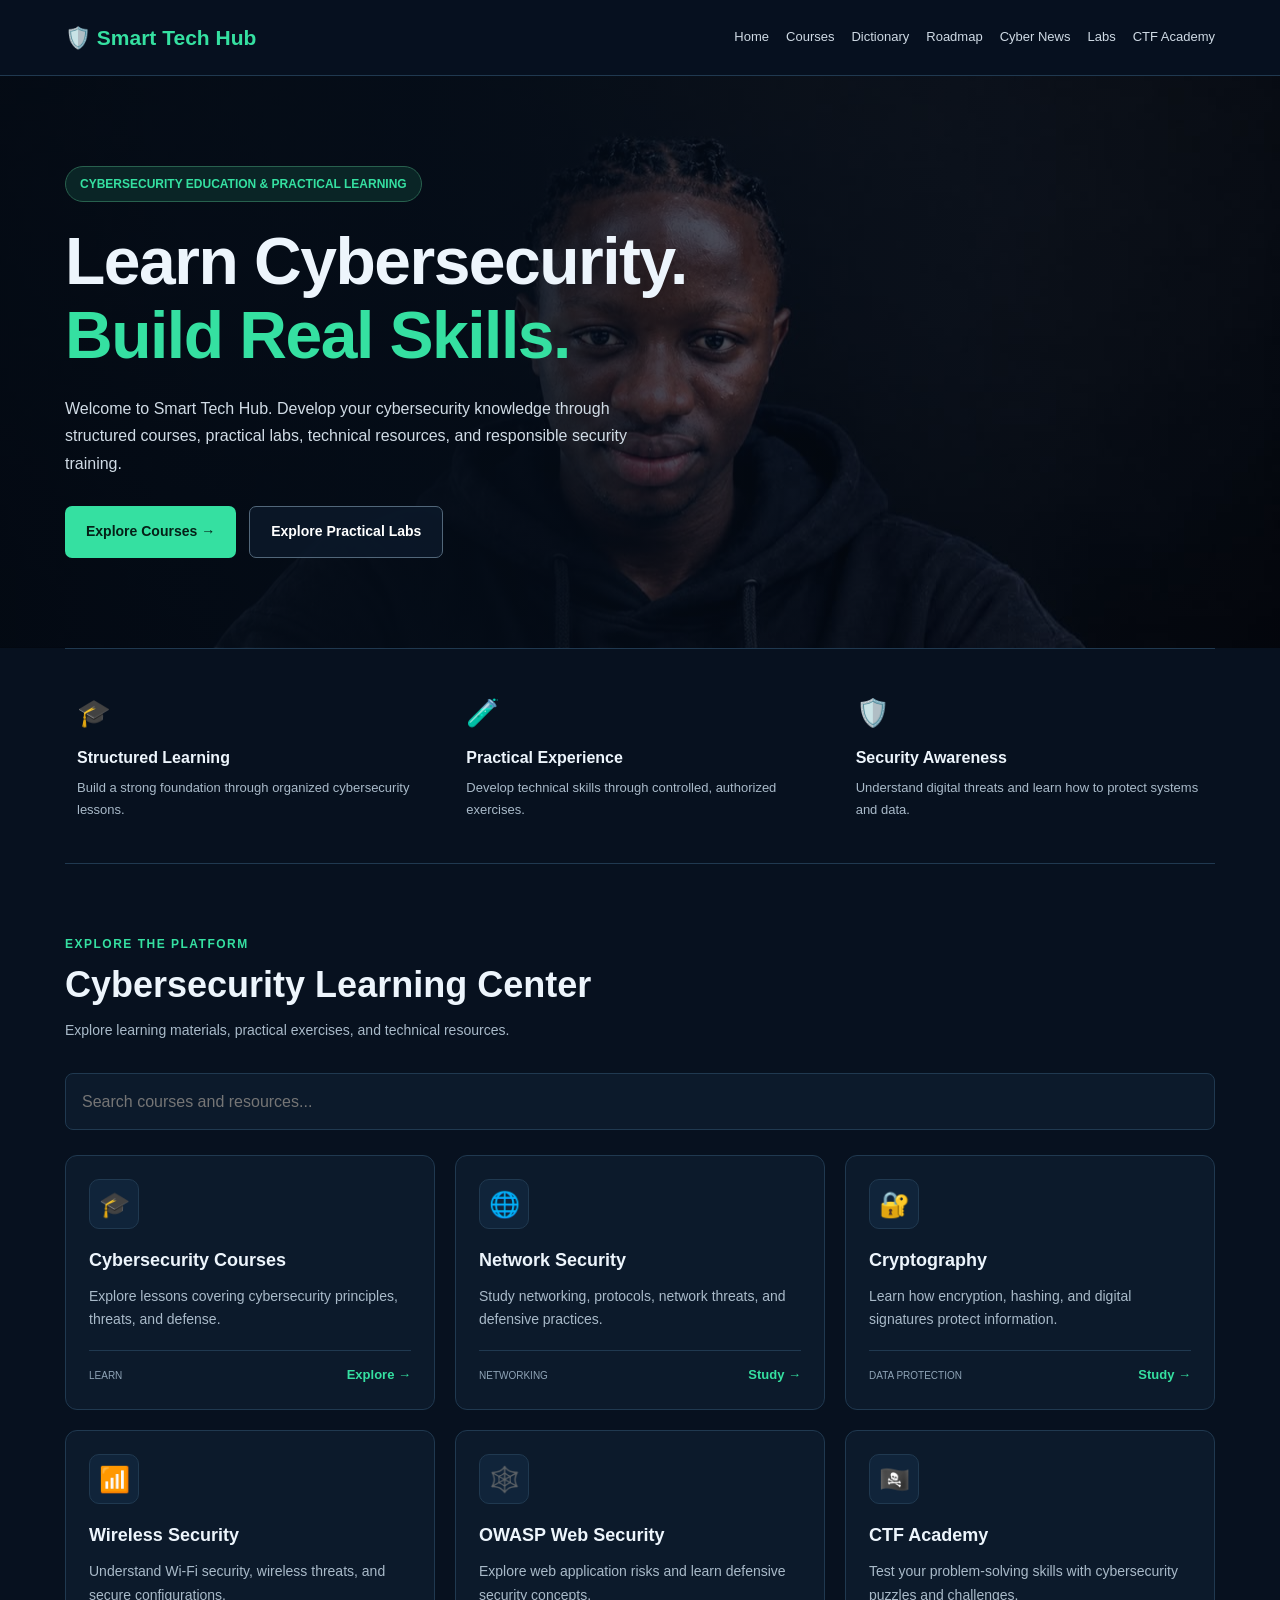
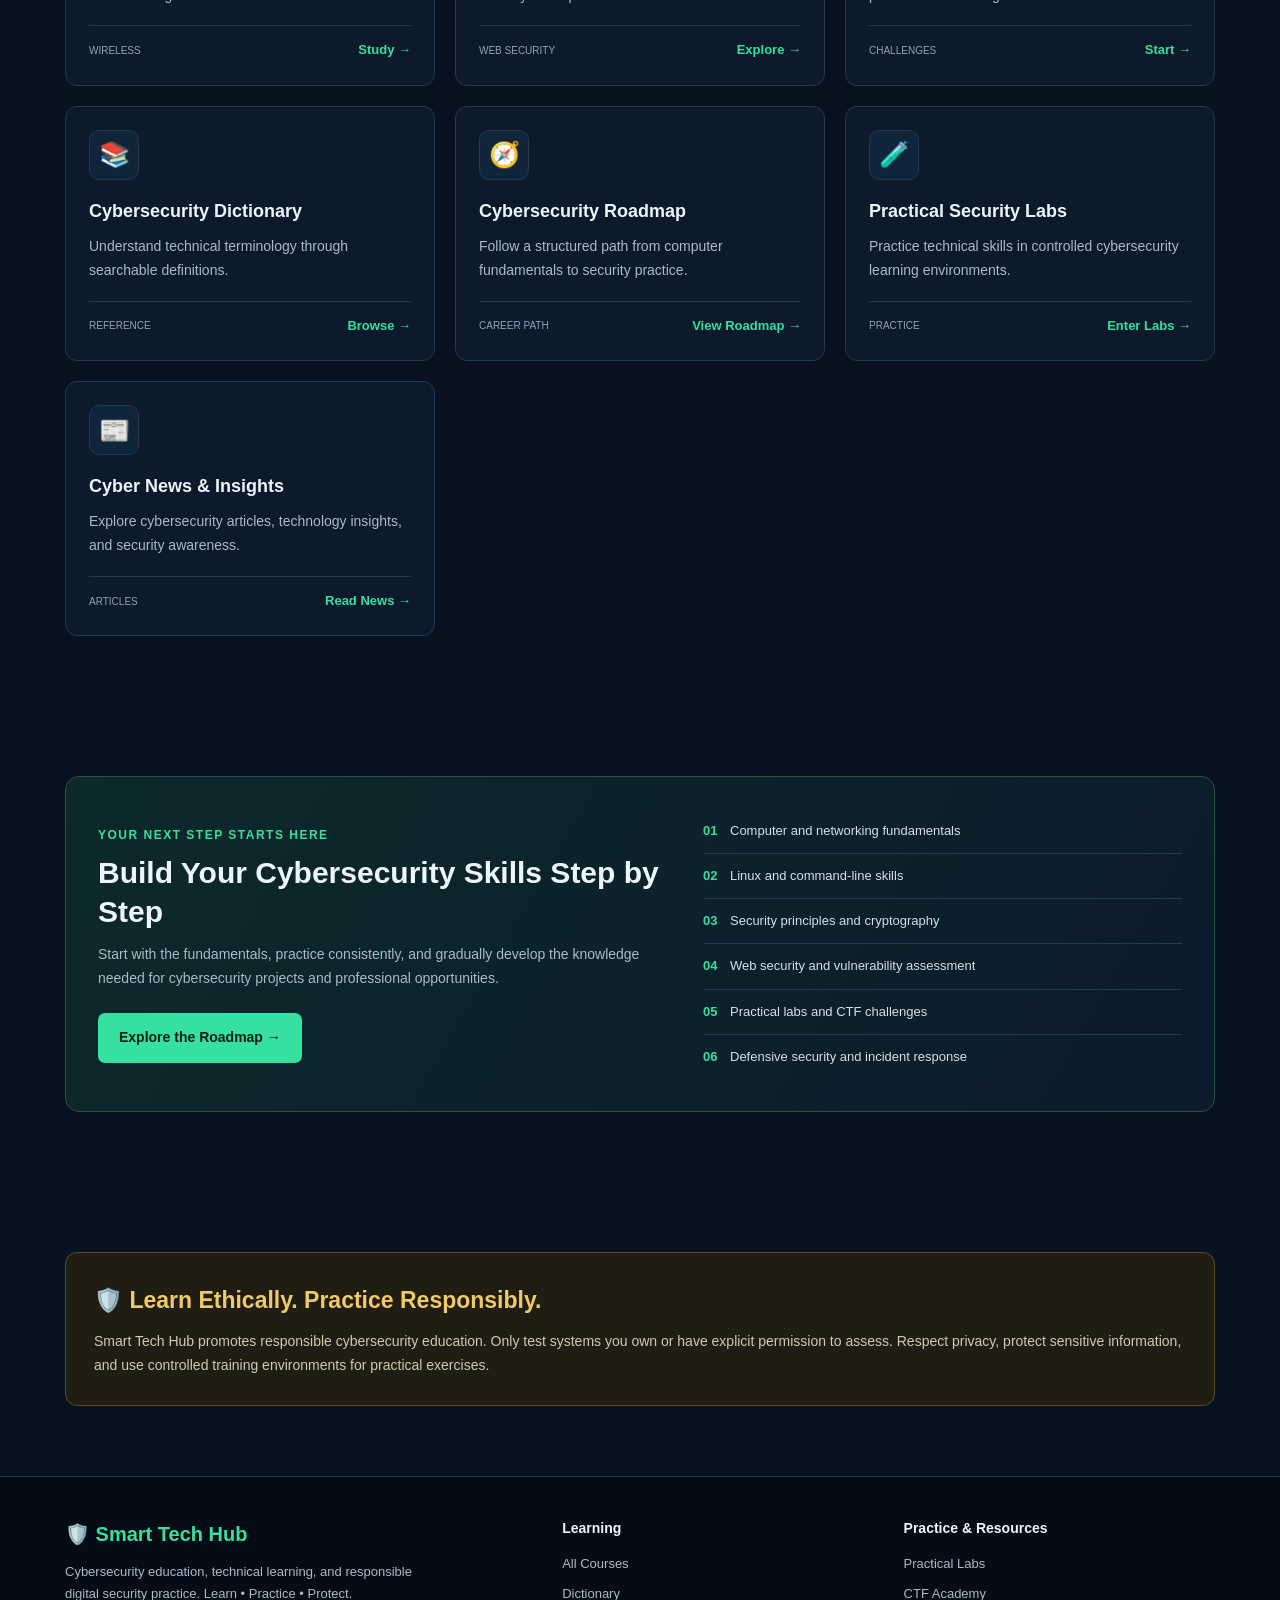
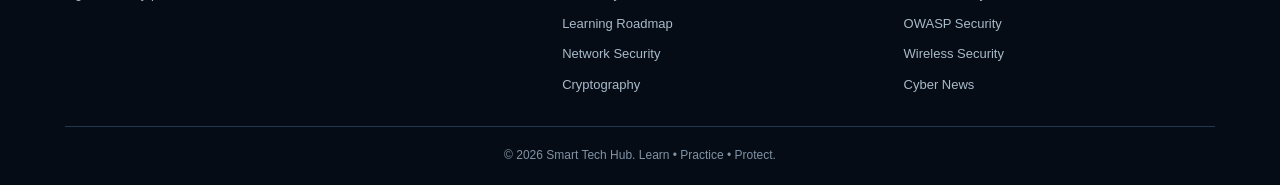
==== commit dd2f4625: "Adjust background gradient opacity in index.html" ====
--- a/index.html
+++ b/index.html
@@ -121,7 +121,7 @@
   background-image:
     linear-gradient(
       90deg,
-      rgba(4, 12, 23, 0.98) 0%,
+      rgba(4, 12, 23, 0.78) 0%,
       rgba(4, 12, 23, 0.94) 32%,
       rgba(4, 12, 23, 0.75) 51%,
       rgba(4, 12, 23, 0.23) 100%
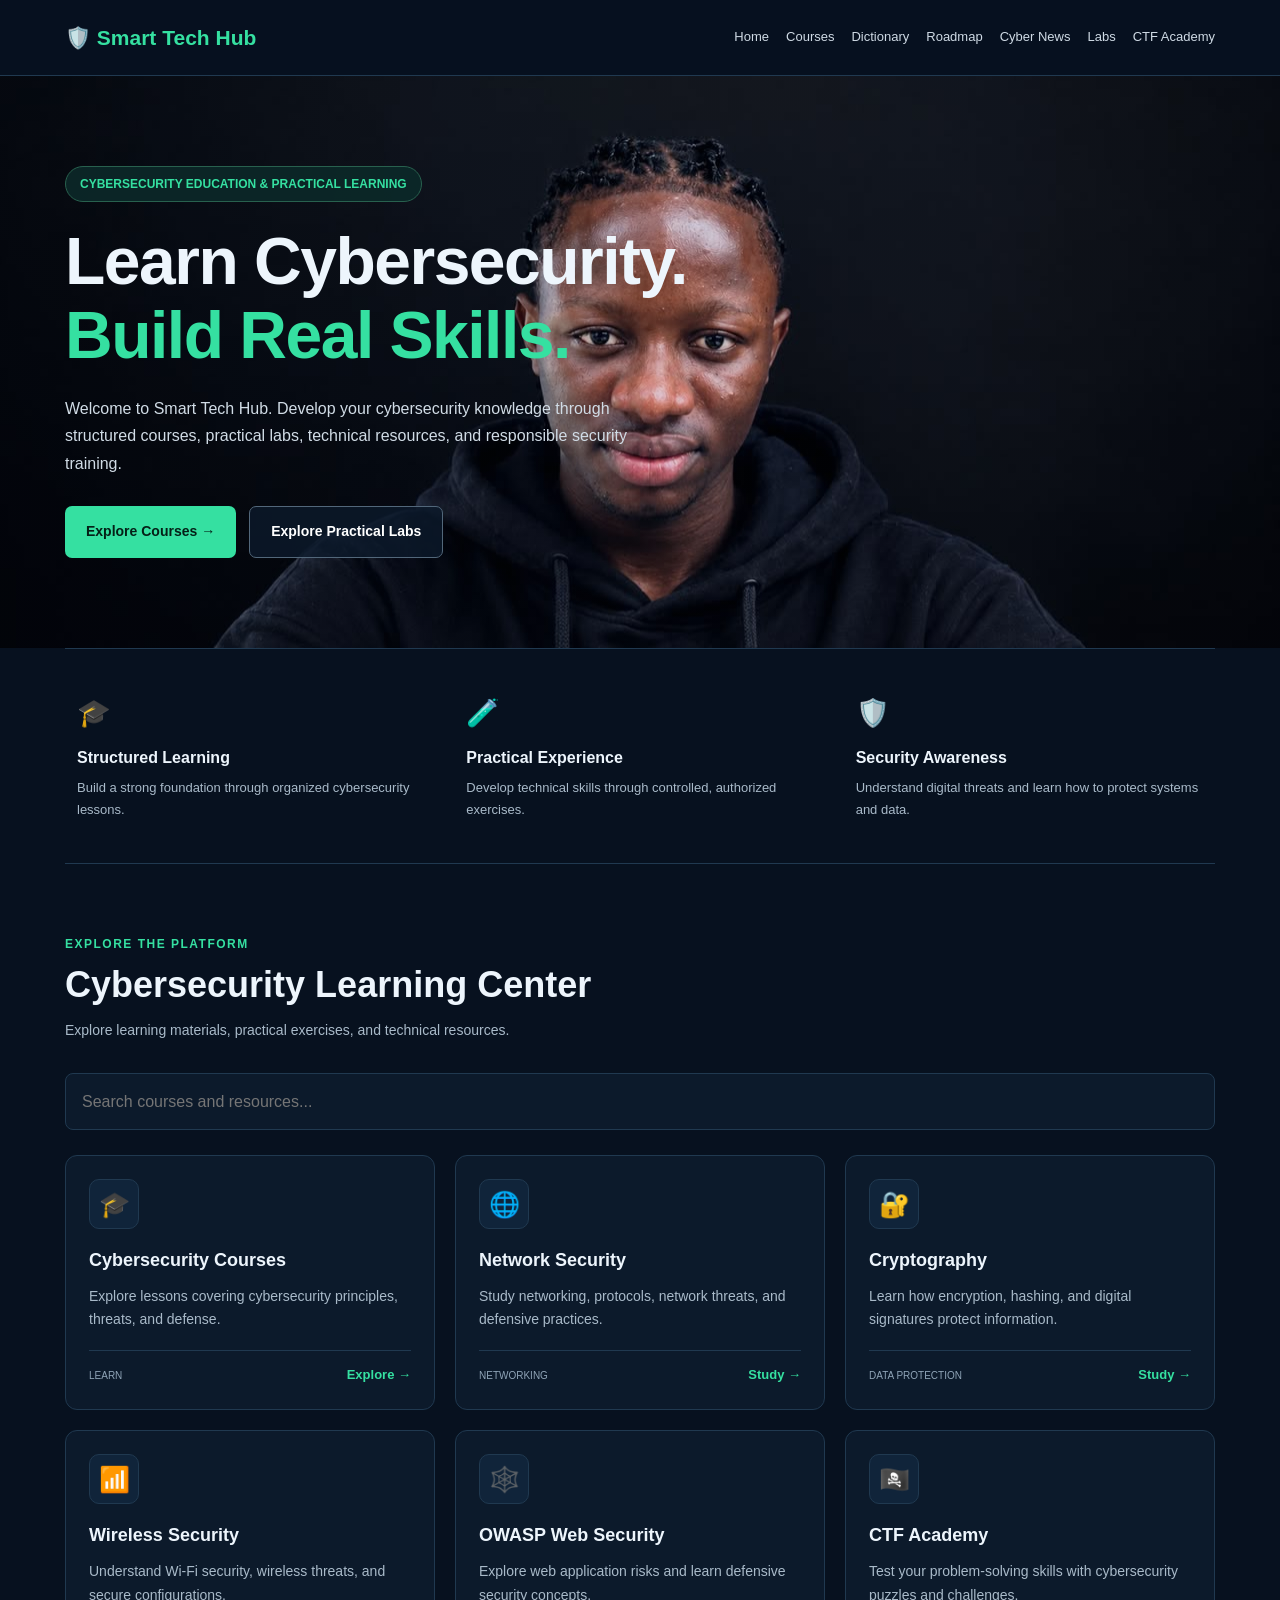
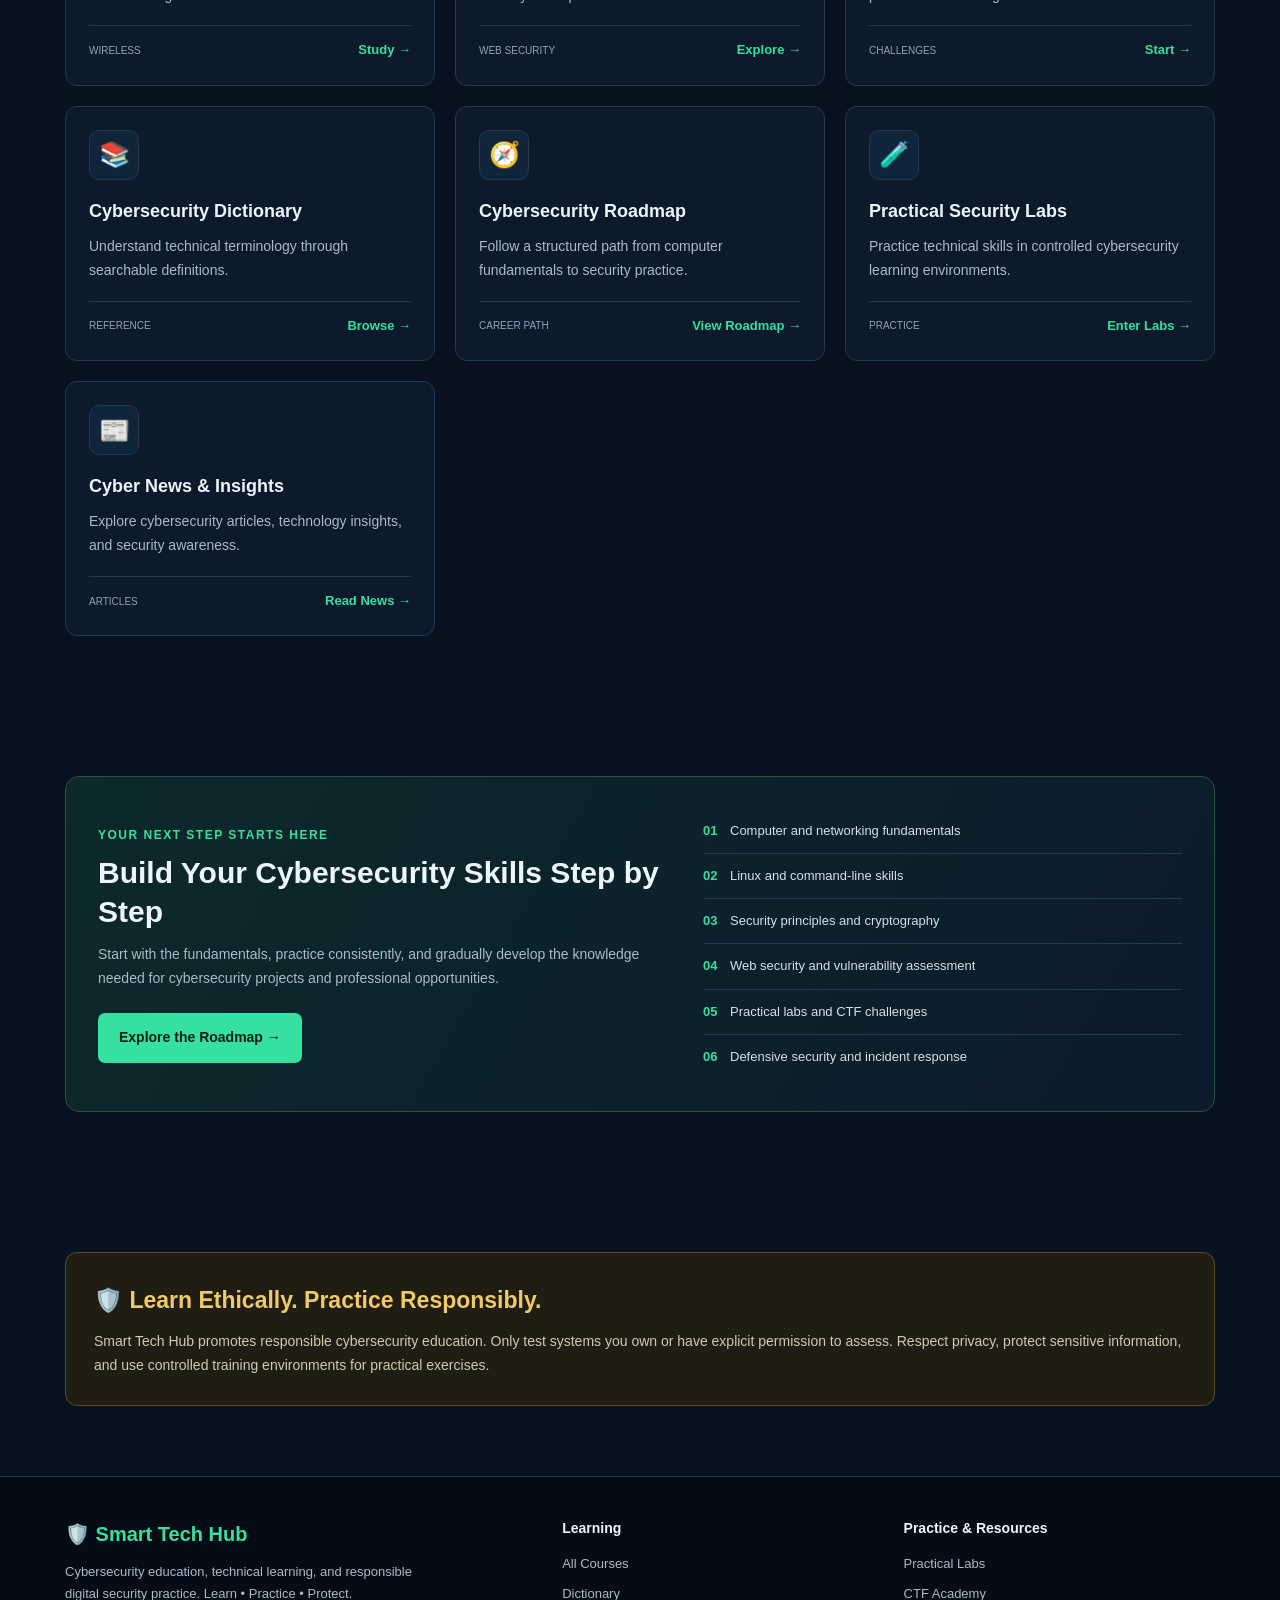
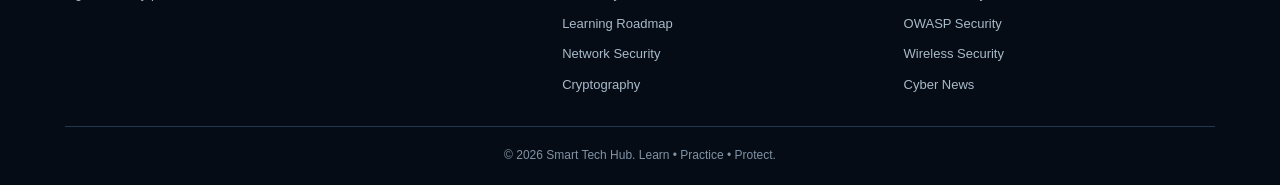
==== commit 7f9a804a: "Update hero image overlay styling to make the background photo clearer while keeping text readable" ====
--- a/index.html
+++ b/index.html
@@ -116,18 +116,16 @@
   display: flex;
   align-items: center;
   padding: 90px 0;
-
   background-color: #07111f;
   background-image:
     linear-gradient(
       90deg,
-      rgba(4, 12, 23, 0.78) 0%,
-      rgba(4, 12, 23, 0.94) 32%,
-      rgba(4, 12, 23, 0.75) 51%,
-      rgba(4, 12, 23, 0.23) 100%
+      rgba(4, 12, 23, 0.30) 0%,
+      rgba(4, 12, 23, 0.22) 32%,
+      rgba(4, 12, 23, 0.12) 51%,
+      rgba(4, 12, 23, 0.05) 100%
     ),
     url("hero-background.jpg");
-
   background-size: cover;
   background-position: center 35%;
   background-repeat: no-repeat;
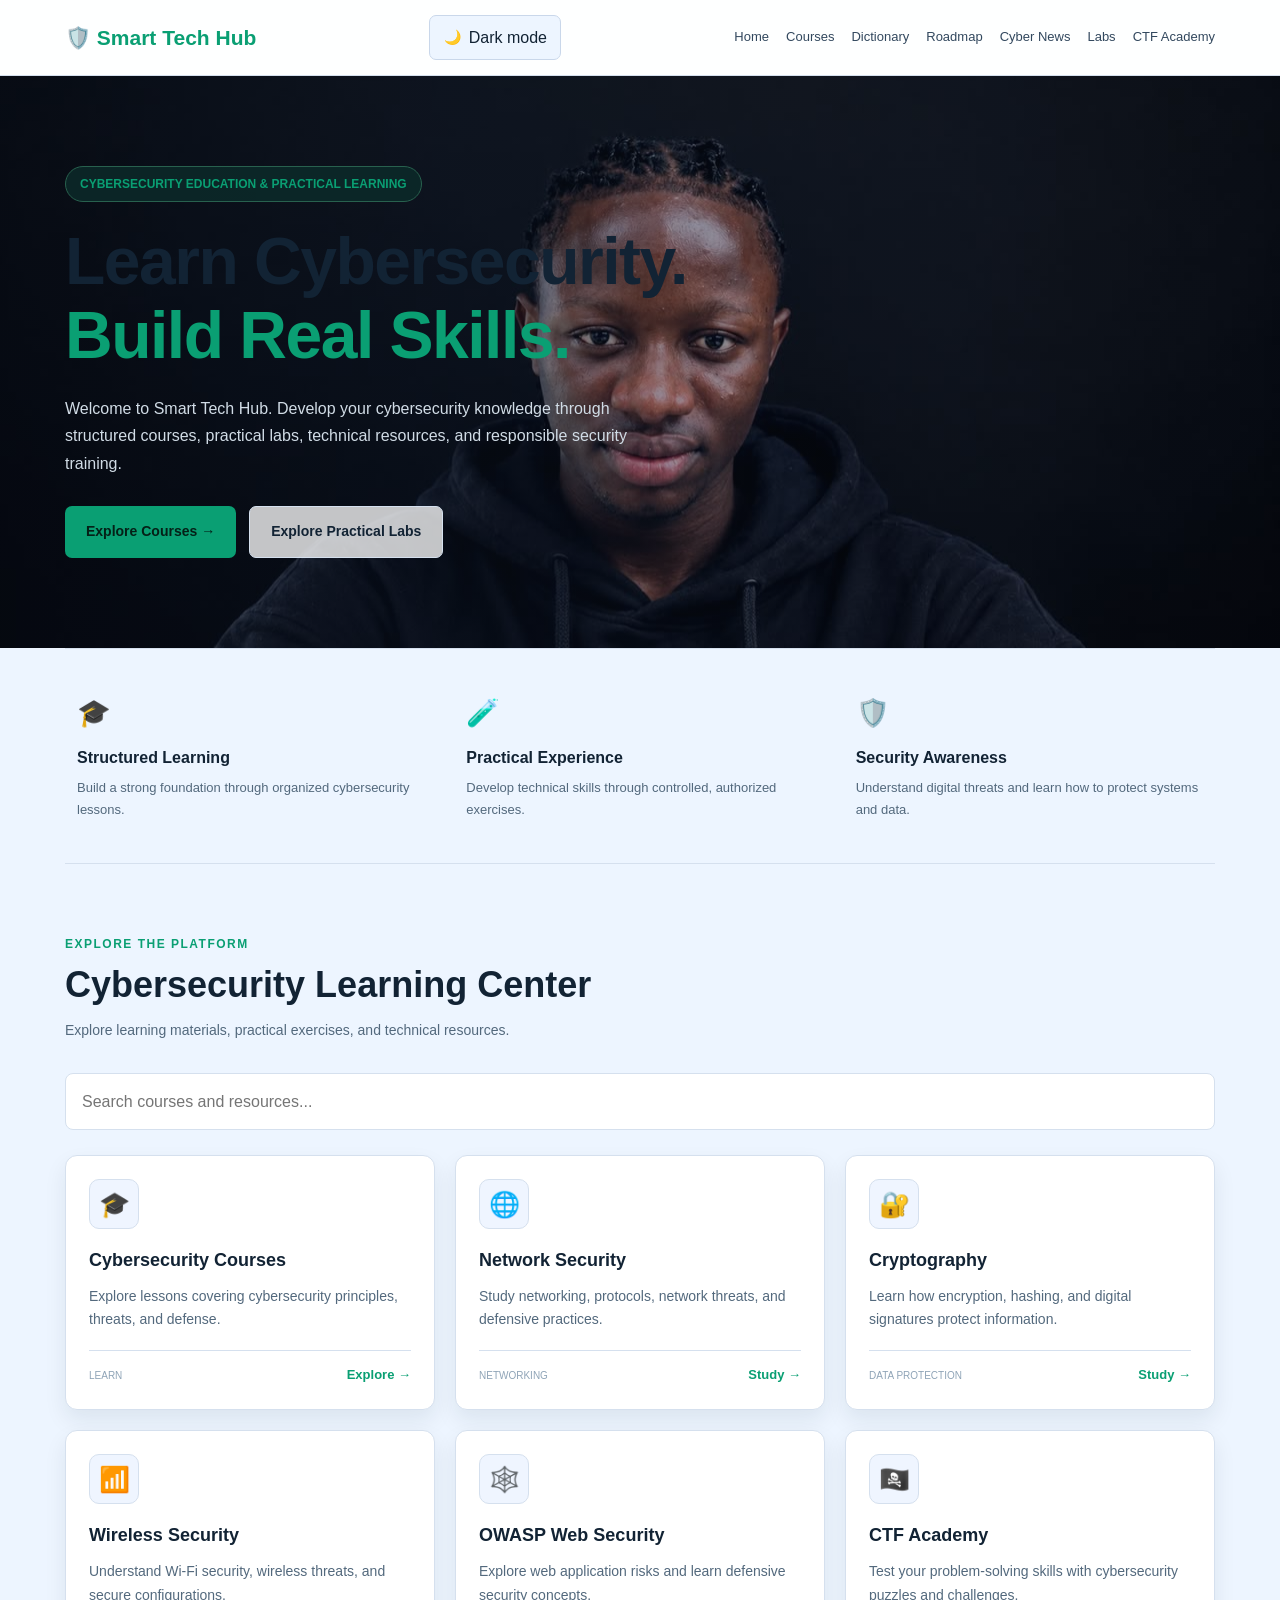
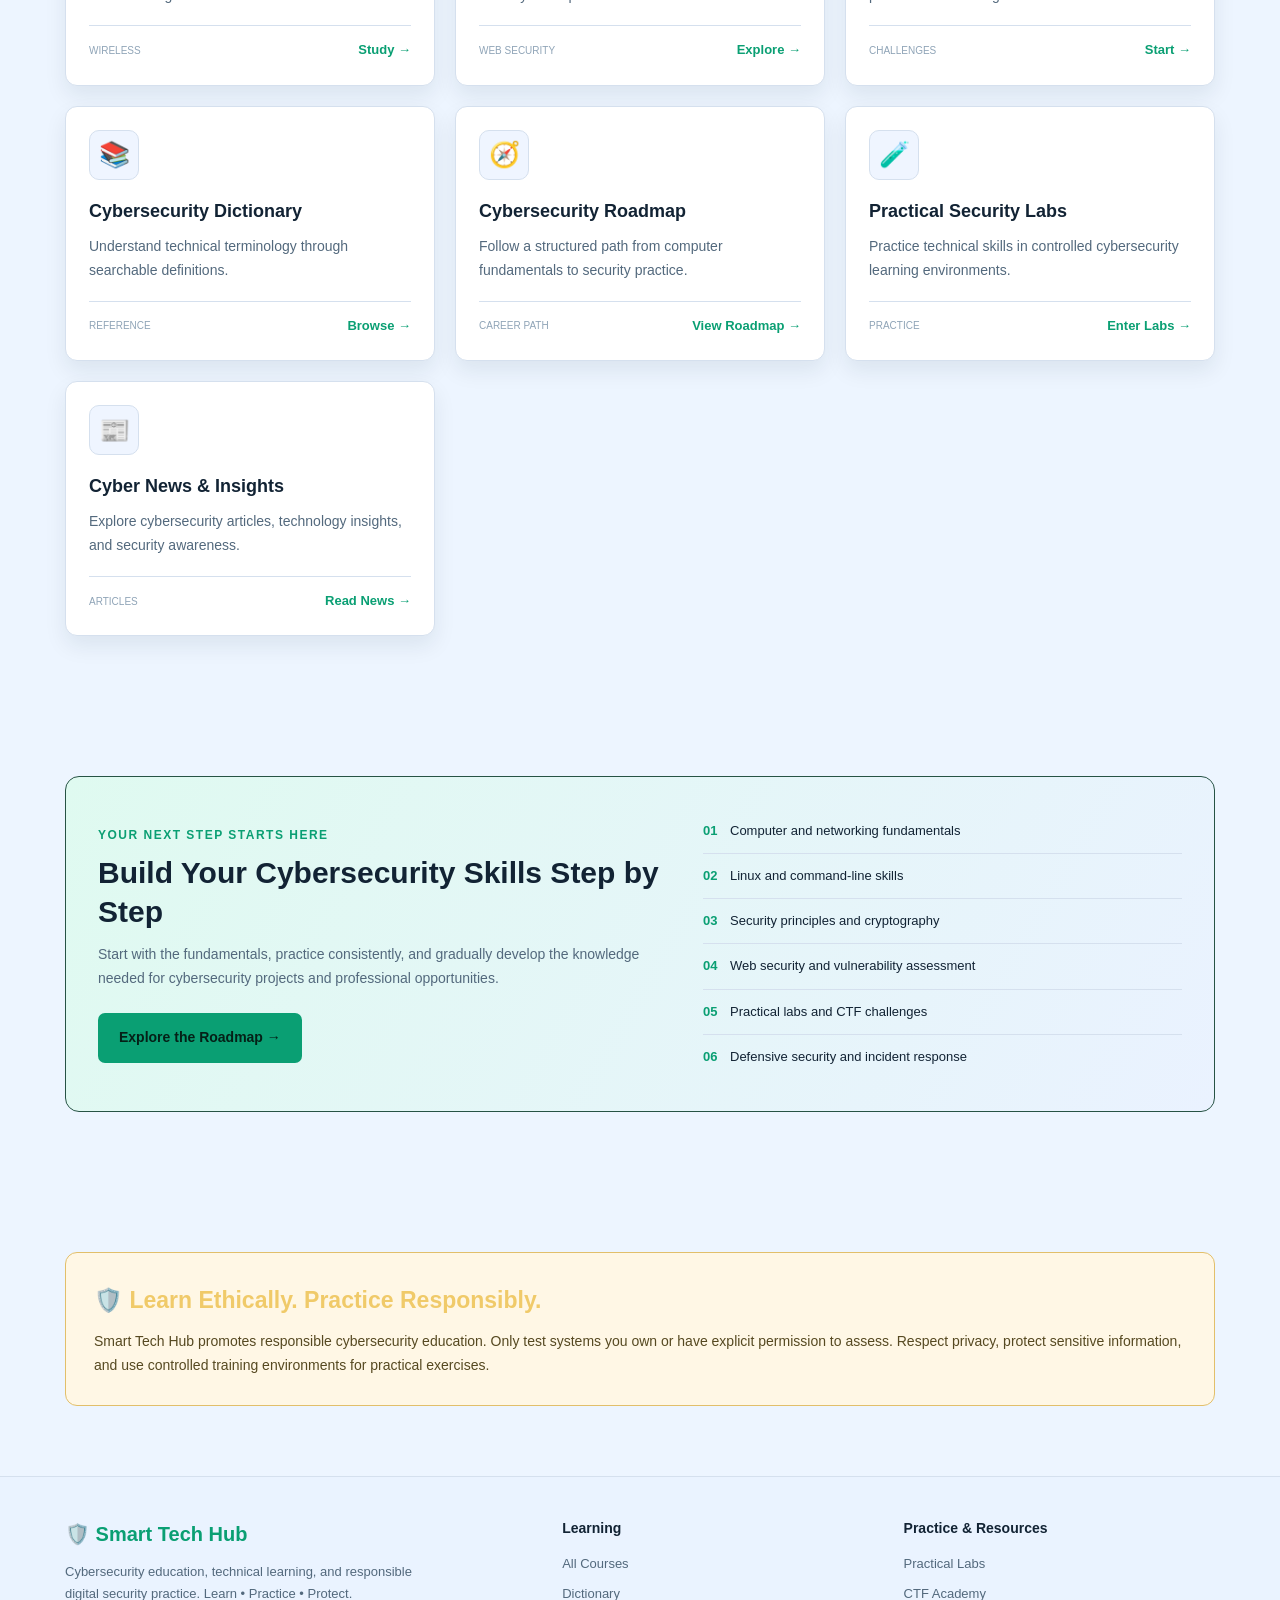
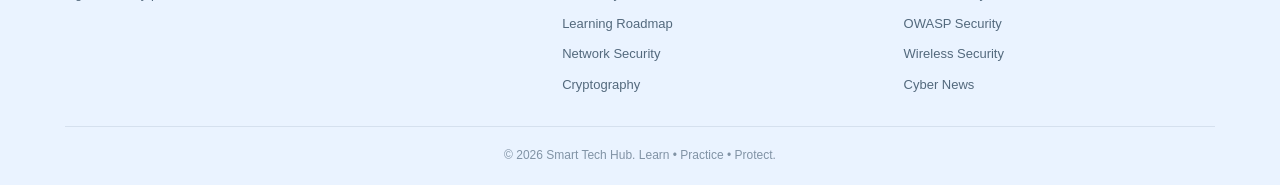
==== commit 1504bd27: "Add dark and light mode theme support with a toggle, saved preference, and theme-aware styling" ====
--- a/index.html
+++ b/index.html
@@ -17,10 +17,54 @@
   --bg: #07111f;
   --surface: #0c1a2b;
   --surface-light: #10243a;
+  --surface-strong: #0a1728;
   --border: #203950;
   --green: #35e0a1;
   --text: #edf5fc;
   --muted: #a9bac9;
+  --nav-link: #cfdae5;
+  --header-bg: rgba(7, 17, 31, 0.97);
+  --hero-overlay-1: rgba(4, 12, 23, 0.78);
+  --hero-overlay-2: rgba(4, 12, 23, 0.94);
+  --hero-overlay-3: rgba(4, 12, 23, 0.75);
+  --hero-overlay-4: rgba(4, 12, 23, 0.23);
+  --button-secondary-bg: rgba(12, 26, 43, 0.8);
+  --card-shadow: none;
+  --footer-bg: #050c15;
+  --roadmap-panel-bg: linear-gradient(120deg, #0d292b, #0c1a2b);
+  --safety-box-bg: #201d13;
+  --safety-box-border: #5b4b25;
+  --safety-box-text: #d2c9b0;
+  --toggle-bg: #12263c;
+  --toggle-text: #edf5fc;
+  --toggle-border: #203950;
+}
+
+body[data-theme="light"] {
+  --bg: #edf5ff;
+  --surface: #ffffff;
+  --surface-light: #eff5ff;
+  --surface-strong: #eaf1fb;
+  --border: #d5e0ee;
+  --green: #0a9f73;
+  --text: #122334;
+  --muted: #53697d;
+  --nav-link: #32485e;
+  --header-bg: rgba(255, 255, 255, 0.94);
+  --hero-overlay-1: rgba(10, 18, 31, 0.44);
+  --hero-overlay-2: rgba(10, 18, 31, 0.56);
+  --hero-overlay-3: rgba(10, 18, 31, 0.43);
+  --hero-overlay-4: rgba(10, 18, 31, 0.16);
+  --button-secondary-bg: rgba(255, 255, 255, 0.76);
+  --card-shadow: 0 10px 22px rgba(15, 33, 53, 0.08);
+  --footer-bg: #eaf3ff;
+  --roadmap-panel-bg: linear-gradient(120deg, #dffaf0, #eaf2ff);
+  --safety-box-bg: #fff7e5;
+  --safety-box-border: #e2bf6a;
+  --safety-box-text: #564921;
+  --toggle-bg: #edf5ff;
+  --toggle-text: #122334;
+  --toggle-border: #c9d7ea;
 }
 
 * {
@@ -39,6 +83,7 @@
   background: var(--bg);
   color: var(--text);
   line-height: 1.7;
+  transition: background-color 0.2s ease, color 0.2s ease;
 }
 
 a {
@@ -61,7 +106,7 @@
   position: sticky;
   top: 0;
   z-index: 1000;
-  background: rgba(7, 17, 31, 0.97);
+  background: var(--header-bg);
   border-bottom: 1px solid var(--border);
 }
 
@@ -88,7 +133,7 @@
 }
 
 .nav-links a {
-  color: #cfdae5;
+  color: var(--nav-link);
   font-size: 13px;
 }
 
@@ -96,14 +141,33 @@
   color: var(--green);
 }
 
-.menu-button {
-  display: none;
+.menu-button,
+.theme-toggle {
+  display: inline-flex;
+  align-items: center;
+  justify-content: center;
+  gap: 8px;
   padding: 8px 12px;
   color: var(--green);
   background: var(--surface);
   border: 1px solid var(--border);
   border-radius: 7px;
   cursor: pointer;
+}
+
+.theme-toggle {
+  min-width: 132px;
+  color: var(--toggle-text);
+  background: var(--toggle-bg);
+  border-color: var(--toggle-border);
+}
+
+.theme-toggle-icon {
+  font-size: 14px;
+}
+
+.menu-button {
+  display: none;
 }
 
 /* HOMEPAGE HERO WITH YOUR PHOTO */
@@ -120,10 +184,10 @@
   background-image:
     linear-gradient(
       90deg,
-      rgba(4, 12, 23, 0.30) 0%,
-      rgba(4, 12, 23, 0.22) 32%,
-      rgba(4, 12, 23, 0.12) 51%,
-      rgba(4, 12, 23, 0.05) 100%
+      var(--hero-overlay-1) 0%,
+      var(--hero-overlay-2) 32%,
+      var(--hero-overlay-3) 51%,
+      var(--hero-overlay-4) 100%
     ),
     url("hero-background.jpg");
   background-size: cover;
@@ -194,9 +258,9 @@
 }
 
 .button-secondary {
-  color: white;
-  background: rgba(12, 26, 43, 0.8);
-  border: 1px solid #52677a;
+  color: var(--text);
+  background: var(--button-secondary-bg);
+  border: 1px solid var(--border);
 }
 
 .button-secondary:hover {
@@ -277,7 +341,7 @@
   border-radius: 8px;
   outline: none;
   background: var(--surface);
-  color: white;
+  color: var(--text);
 }
 
 .search-box input:focus {
@@ -306,6 +370,7 @@
   border: 1px solid var(--border);
   border-radius: 12px;
   background: var(--surface);
+  box-shadow: var(--card-shadow);
   transition: transform 0.2s, border-color 0.2s;
 }
 
@@ -377,7 +442,7 @@
   padding: 32px;
   border: 1px solid #275345;
   border-radius: 14px;
-  background: linear-gradient(120deg, #0d292b, #0c1a2b);
+  background: var(--roadmap-panel-bg);
 }
 
 .roadmap-panel h2 {
@@ -399,7 +464,7 @@
 .roadmap-list li {
   padding: 11px 0;
   border-bottom: 1px solid var(--border);
-  color: #d3e0e9;
+  color: var(--text);
   font-size: 13px;
 }
 
@@ -417,9 +482,9 @@
 
 .safety-box {
   padding: 28px;
-  border: 1px solid #5b4b25;
+  border: 1px solid var(--safety-box-border);
   border-radius: 12px;
-  background: #201d13;
+  background: var(--safety-box-bg);
 }
 
 .safety-box h2 {
@@ -429,7 +494,7 @@
 }
 
 .safety-box p {
-  color: #d2c9b0;
+  color: var(--safety-box-text);
   font-size: 14px;
 }
 
@@ -438,7 +503,7 @@
 footer {
   padding: 40px 0 20px;
   border-top: 1px solid var(--border);
-  background: #050c15;
+  background: var(--footer-bg);
 }
 
 .footer-grid {
@@ -520,14 +585,17 @@
   .hero {
     min-height: 540px;
     padding: 65px 0;
-    background-position: 58% center;
+    background-color: #07111f;
     background-image:
       linear-gradient(
         90deg,
-        rgba(4, 12, 23, 0.92),
-        rgba(4, 12, 23, 0.72)
+        rgba(4, 12, 23, 0.20),
+        rgba(4, 12, 23, 0.08)
       ),
       url("hero-background.jpg");
+    background-size: cover;
+    background-position: center 35%;
+    background-repeat: no-repeat;
   }
 
   .hero h1 {
@@ -581,14 +649,25 @@
 
     <a class="brand" href="index.html">🛡️ Smart Tech Hub</a>
 
-    <button
-      class="menu-button"
-      id="menuButton"
-      type="button"
-      aria-expanded="false"
-      aria-controls="navLinks">
-      ☰ Menu
-    </button>
+    <div style="display:flex; align-items:center; gap:12px;">
+      <button
+        class="theme-toggle"
+        id="themeToggle"
+        type="button"
+        aria-label="Switch to light mode">
+        <span class="theme-toggle-icon" aria-hidden="true">☀️</span>
+        <span class="theme-toggle-label">Light mode</span>
+      </button>
+
+      <button
+        class="menu-button"
+        id="menuButton"
+        type="button"
+        aria-expanded="false"
+        aria-controls="navLinks">
+        ☰ Menu
+      </button>
+    </div>
 
     <nav class="nav-links" id="navLinks" aria-label="Main navigation">
       <a href="index.html">Home</a>
@@ -904,6 +983,26 @@
 <script>
 const menuButton = document.getElementById("menuButton");
 const navLinks = document.getElementById("navLinks");
+const themeToggle = document.getElementById("themeToggle");
+const themeLabel = themeToggle.querySelector(".theme-toggle-label");
+const themeIcon = themeToggle.querySelector(".theme-toggle-icon");
+
+function applyTheme(theme) {
+  document.body.setAttribute("data-theme", theme);
+
+  const isLight = theme === "light";
+  themeIcon.textContent = isLight ? "🌙" : "☀️";
+  themeLabel.textContent = isLight ? "Dark mode" : "Light mode";
+  themeToggle.setAttribute(
+    "aria-label",
+    isLight ? "Switch to dark mode" : "Switch to light mode"
+  );
+  localStorage.setItem("theme", theme);
+}
+
+const savedTheme = localStorage.getItem("theme");
+const prefersDark = window.matchMedia("(prefers-color-scheme: dark)").matches;
+applyTheme(savedTheme || (prefersDark ? "dark" : "light"));
 
 menuButton.addEventListener("click", function () {
   const open = navLinks.classList.toggle("open");
@@ -919,6 +1018,11 @@
   });
 });
 
+themeToggle.addEventListener("click", function () {
+  const currentTheme = document.body.getAttribute("data-theme") === "light" ? "dark" : "light";
+  applyTheme(currentTheme);
+});
+
 const search = document.getElementById("resourceSearch");
 const cards = document.querySelectorAll("#resourceGrid .card");
 const empty = document.getElementById("emptyState");
@@ -943,8 +1047,7 @@
   status.textContent = query ? count + " resource(s) found" : "";
 });
 
-document.getElementById("year").textContent =
-  new Date().getFullYear();
+document.getElementById("year").textContent = new Date().getFullYear();
 </script>
 
 </body>
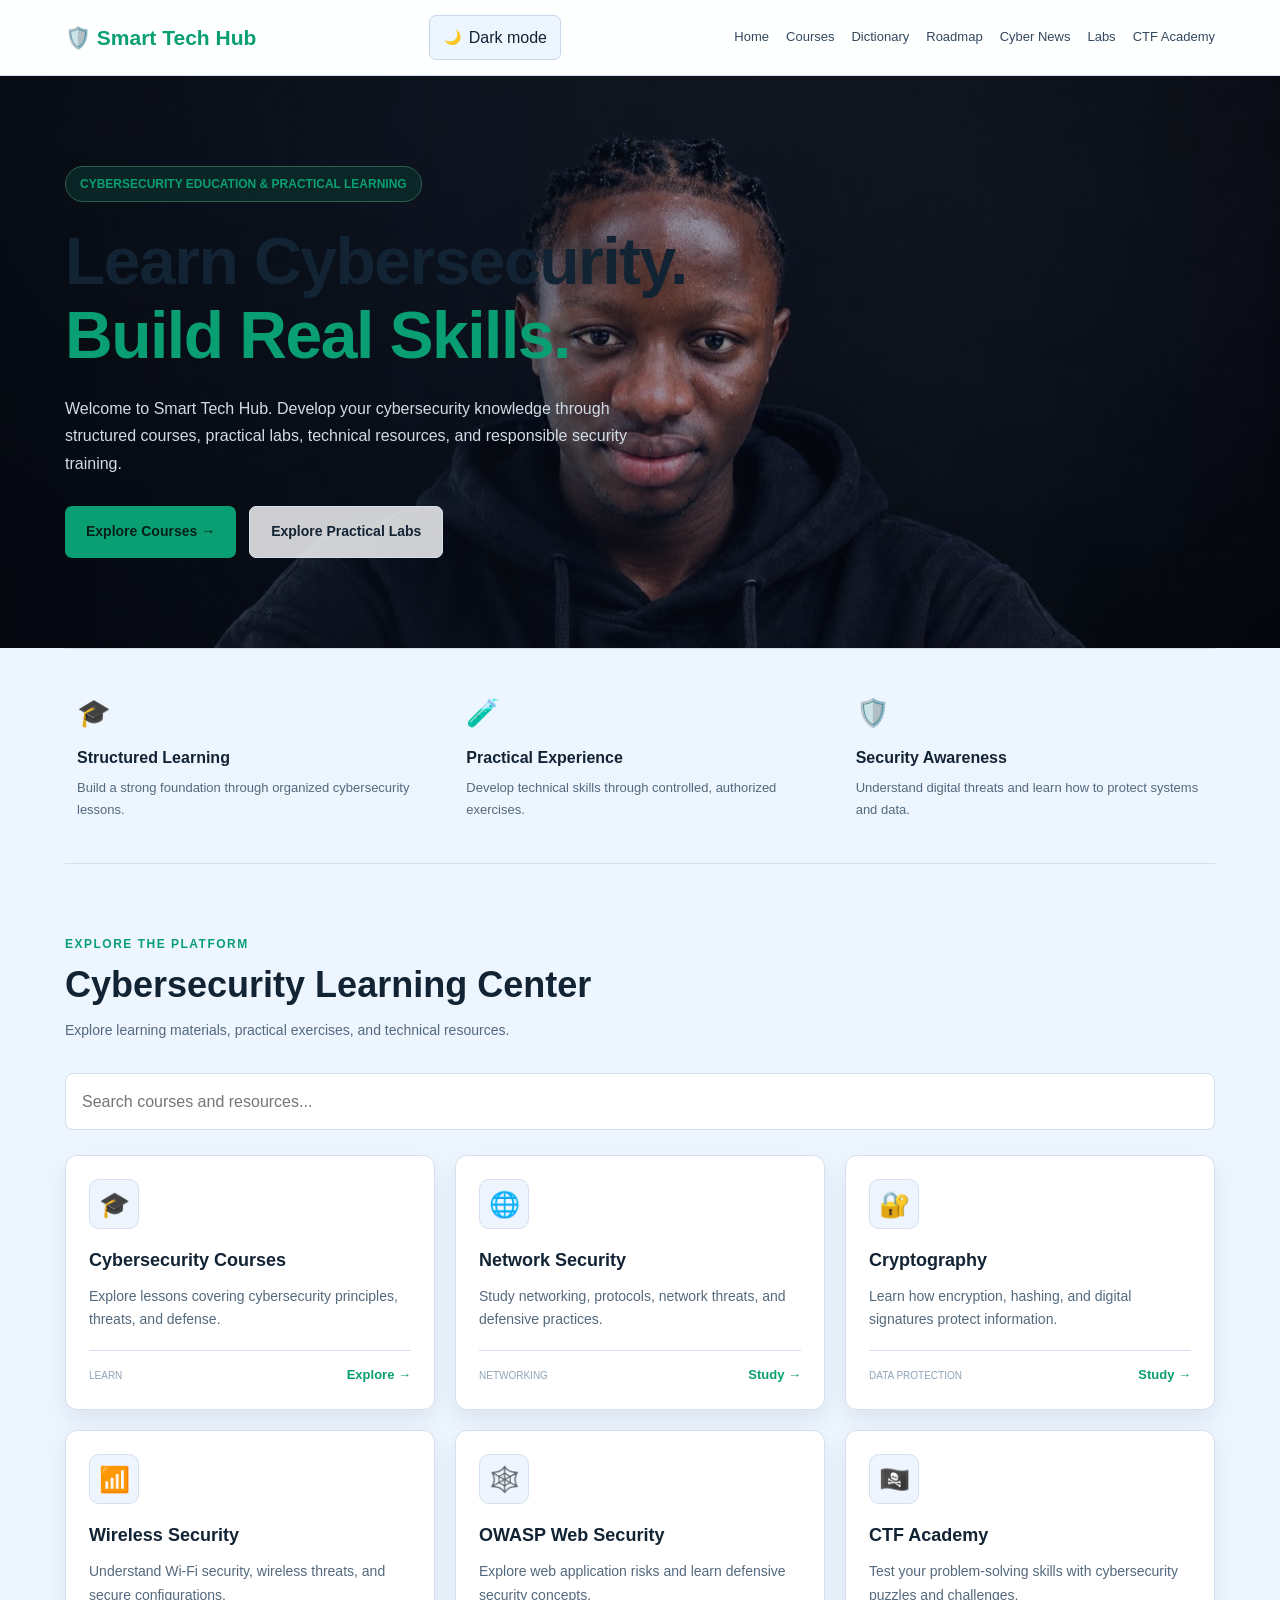
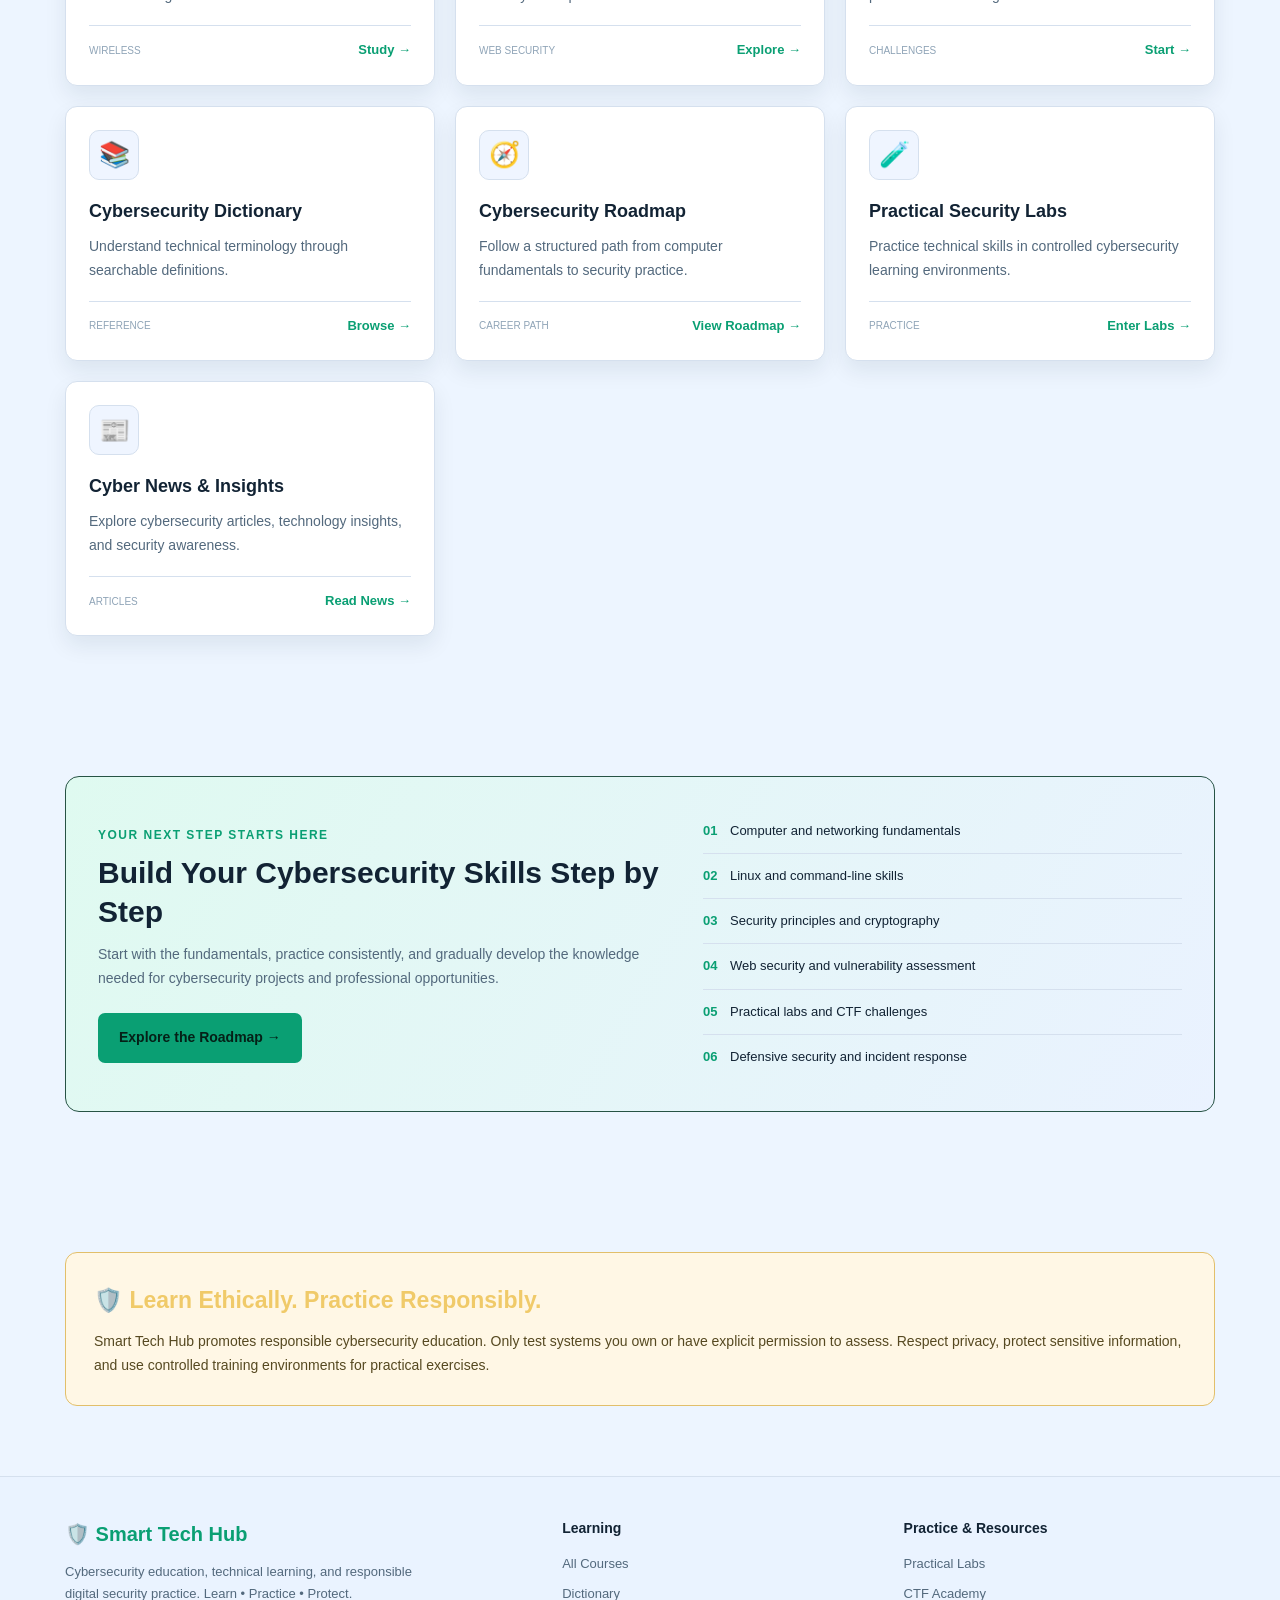
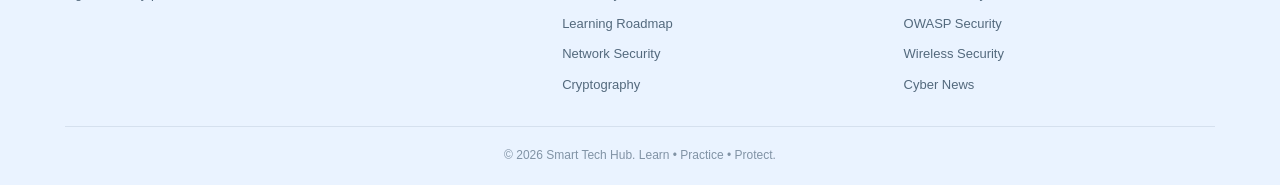
==== commit d4570aed: "Refactor CSS variables and add header styles" ====
--- a/index.html
+++ b/index.html
@@ -12,8 +12,7 @@
 
 <link rel="canonical" href="https://anthonysuah200-hub.github.io/">
 
-<style>
-:root {
+<style>:root {
   --bg: #07111f;
   --surface: #0c1a2b;
   --surface-light: #10243a;
@@ -24,11 +23,11 @@
   --muted: #a9bac9;
   --nav-link: #cfdae5;
   --header-bg: rgba(7, 17, 31, 0.97);
+  --button-secondary-bg: rgba(12, 26, 43, 0.8);
   --hero-overlay-1: rgba(4, 12, 23, 0.78);
   --hero-overlay-2: rgba(4, 12, 23, 0.94);
   --hero-overlay-3: rgba(4, 12, 23, 0.75);
   --hero-overlay-4: rgba(4, 12, 23, 0.23);
-  --button-secondary-bg: rgba(12, 26, 43, 0.8);
   --card-shadow: none;
   --footer-bg: #050c15;
   --roadmap-panel-bg: linear-gradient(120deg, #0d292b, #0c1a2b);
@@ -51,11 +50,11 @@
   --muted: #53697d;
   --nav-link: #32485e;
   --header-bg: rgba(255, 255, 255, 0.94);
+  --button-secondary-bg: rgba(255, 255, 255, 0.8);
   --hero-overlay-1: rgba(10, 18, 31, 0.44);
   --hero-overlay-2: rgba(10, 18, 31, 0.56);
   --hero-overlay-3: rgba(10, 18, 31, 0.43);
   --hero-overlay-4: rgba(10, 18, 31, 0.16);
-  --button-secondary-bg: rgba(255, 255, 255, 0.76);
   --card-shadow: 0 10px 22px rgba(15, 33, 53, 0.08);
   --footer-bg: #eaf3ff;
   --roadmap-panel-bg: linear-gradient(120deg, #dffaf0, #eaf2ff);
@@ -100,6 +99,73 @@
   margin: auto;
 }
 
+header {
+  position: sticky;
+  top: 0;
+  z-index: 1000;
+  background: var(--header-bg);
+  border-bottom: 1px solid var(--border);
+}
+
+.navbar {
+  min-height: 75px;
+  display: flex;
+  align-items: center;
+  justify-content: space-between;
+  gap: 20px;
+}
+
+.brand {
+  color: var(--green);
+  font-size: 21px;
+  font-weight: 800;
+  white-space: nowrap;
+}
+
+.nav-links {
+  display: flex;
+  flex-wrap: wrap;
+  gap: 17px;
+  align-items: center;
+}
+
+.nav-links a {
+  color: var(--nav-link);
+  font-size: 13px;
+}
+
+.nav-links a:hover {
+  color: var(--green);
+}
+
+.theme-toggle {
+  display: inline-flex;
+  align-items: center;
+  justify-content: center;
+  gap: 8px;
+  min-width: 132px;
+  padding: 8px 12px;
+  color: var(--toggle-text);
+  background: var(--toggle-bg);
+  border: 1px solid var(--toggle-border);
+  border-radius: 7px;
+  cursor: pointer;
+}
+
+.theme-toggle-icon,
+.theme-toggle-label {
+  display: inline-block;
+}
+
+.menu-button {
+  display: none;
+  padding: 8px 12px;
+  color: var(--green);
+  background: var(--surface);
+  border: 1px solid var(--border);
+  border-radius: 7px;
+  cursor: pointer;
+}
 /* NAVIGATION */
 
 header {
